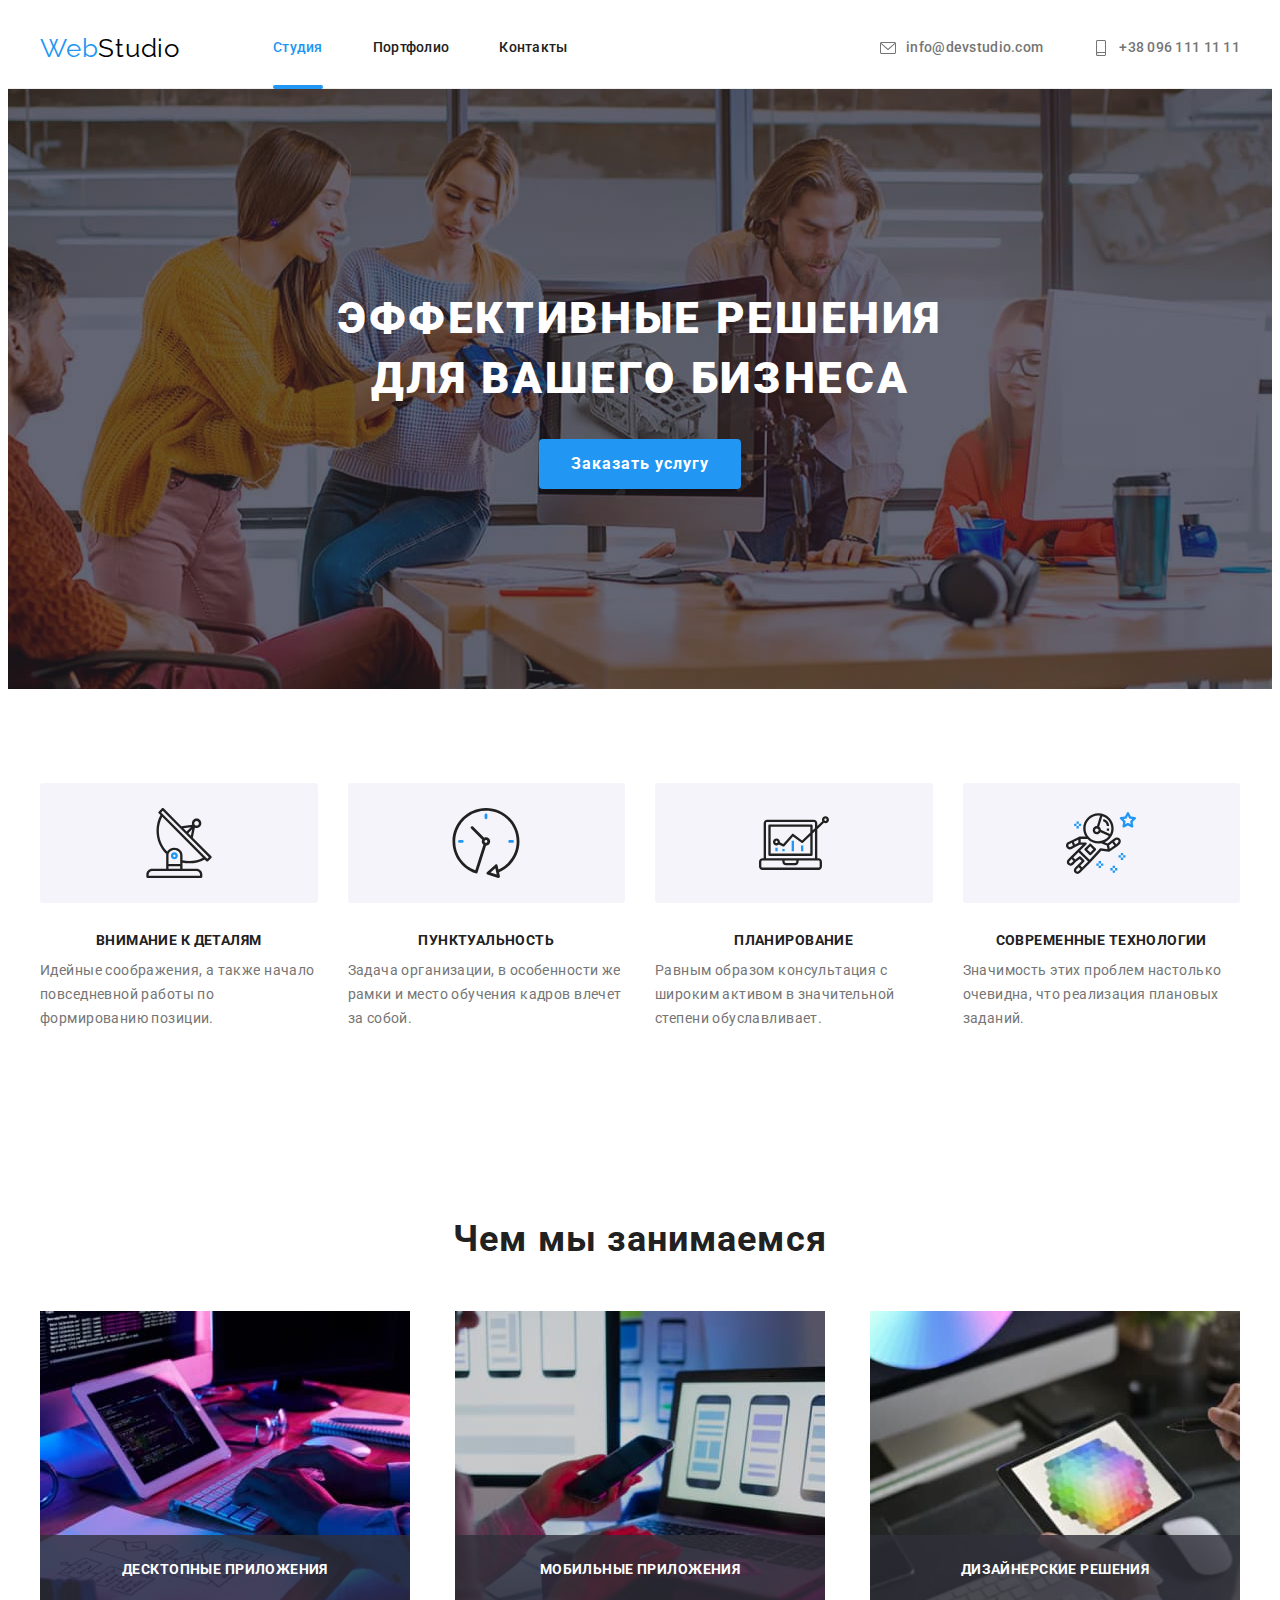
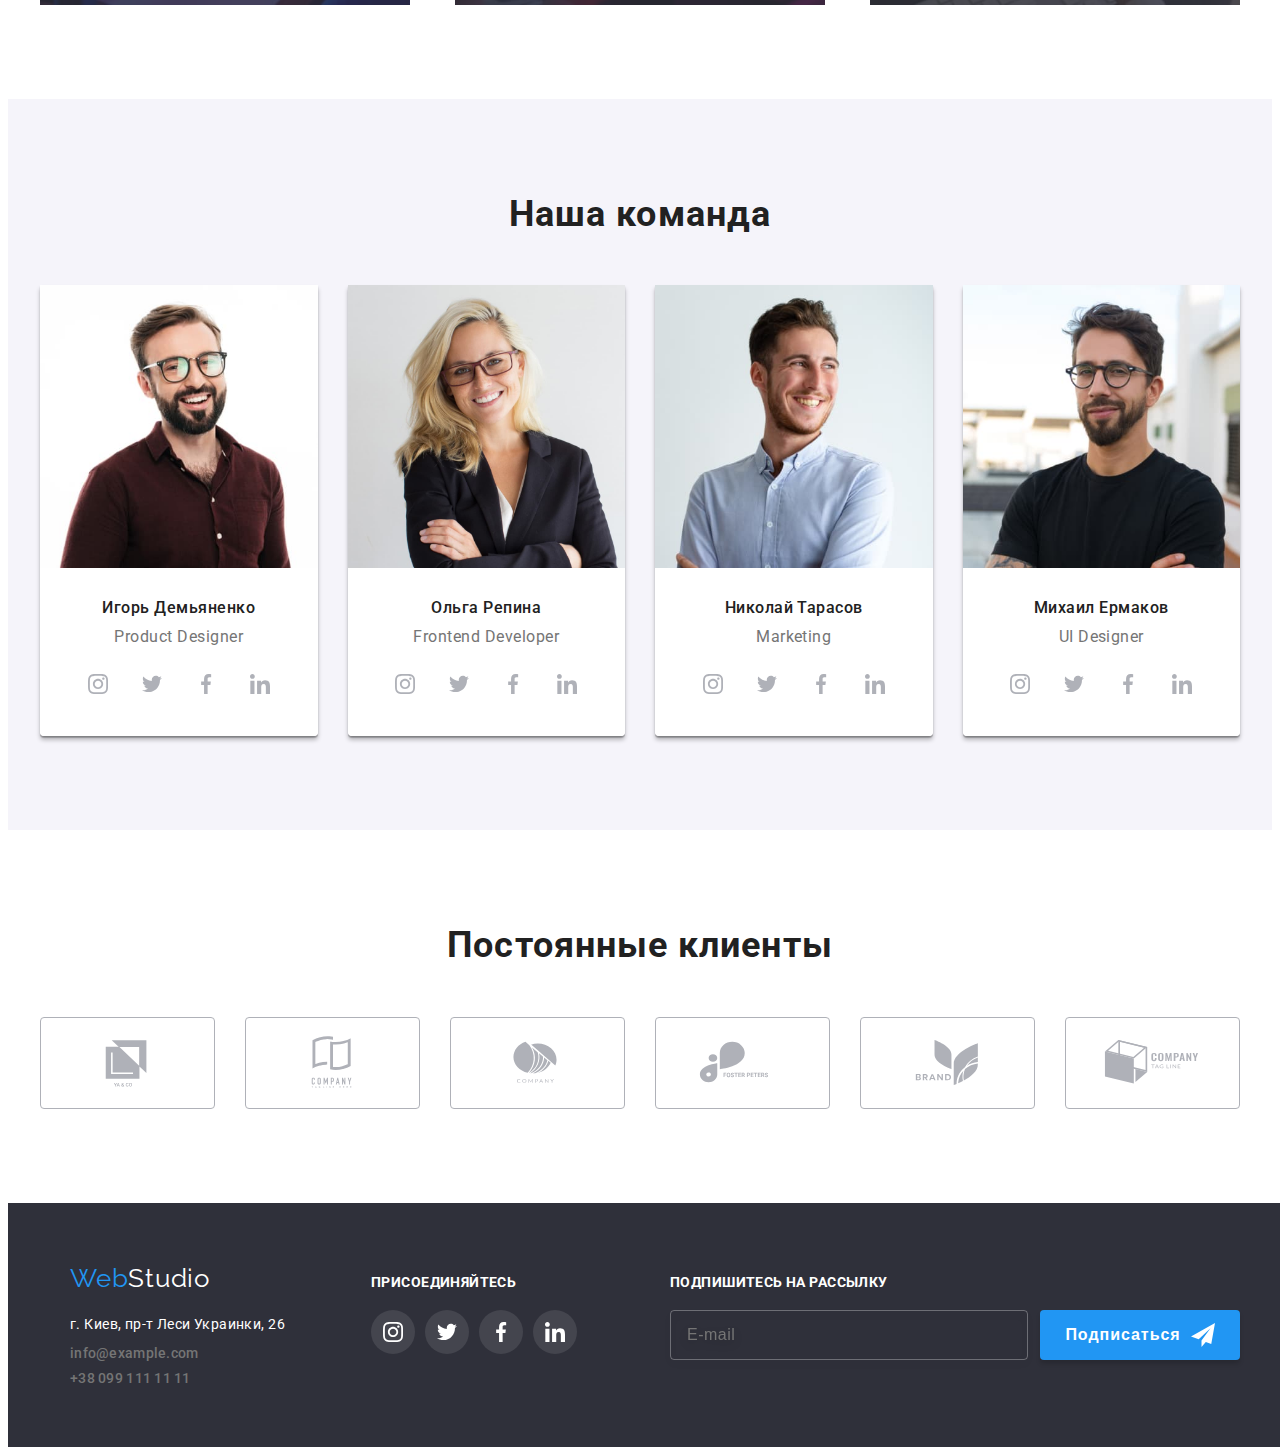
==== index.html @ 1fdc0a3e "робить копію дз8" ====
<!DOCTYPE html>
<html lang="ru">

<head>
    <meta charset="UTF-8">
    <meta http-equiv="X-UA-Compatible" content="IE=edge">
    <meta name="viewport" content="width=device-width, initial-scale=1.0">
    <link rel="preconnect" href="https://fonts.googleapis.com">
    <link rel="preconnect" href="https://fonts.gstatic.com" crossorigin>
    <link
        href="https://fonts.googleapis.com/css2?family=Raleway:wght@700&family=Roboto:wght@400;500;700;900&display=swap"
        rel="stylesheet">
    <link rel="stylesheet" href="https://cdnjs.cloudflare.com/ajax/libs/modern-normalize/1.1.0/modern-normalize.min.css"
        integrity="sha512-wpPYUAdjBVSE4KJnH1VR1HeZfpl1ub8YT/NKx4PuQ5NmX2tKuGu6U/JRp5y+Y8XG2tV+wKQpNHVUX03MfMFn9Q=="
        crossorigin="anonymous" referrerpolicy="no-referrer" />
    <title>WebStudio</title>
    <link rel="stylesheet" href="./css/styles.css">
    <link rel="stylesheet" href="./css/main.min.css">
</head>

<body class="no-scroll">
    <!-- header -->

    <!-- Header is new for mobile -->

    <header class="header">
        <div class="container">
            <div class="header-tablet-menu">
                <div class="header-row-menu">
                <a class="logo logo--black" href="./index.html" lang="en"> <span class="logo__part">Web</span>Studio</a>
                <button class="menu-button-open" type="button">
                    <svg class="menu-icon" width="40" height="40">
                        <use href="./images/icons/symbol-defs.svg#icon-menu"></use>
                    </svg>
                </button>
                </div>
                <nav class="header-navigation">
                    <ul class="header-navigation__list">
                        <li class="header-navigation__item"><a class="link header-navigation__link header-navigation__link--curent" href="./index.html">Студия</a></li>
                        <li class="header-navigation__item"><a class="link header-navigation__link" href="./portfolio.html">Портфолио</a></li>
                        <li class="header-navigation__item"><a class="link header-navigation__link" href="">Контакты</a></li>
                    </ul>
                </nav>
                <ul class="contacts">
                    <li class="contacts__item">
                        <a class="contacts__number" href="mailto:info@devstudio.com">
                            <svg class="contacts__icon" width="16" height="12">
                                <use href="./images/icons/symbol-defs.svg#icon-envelope"></use>
                            </svg>
                            info@devstudio.com
                        </a>
                    </li>
                    <li class="contacts__item">
                        <a class="contacts__number" href="tel:+380961111111">
                            <svg class="contacts__icon" width="16" height="26">
                                <use href="./images/icons/symbol-defs.svg#icon-smartphone"></use>
                            </svg>
                            +38 096 111 11 11
                        </a>
                    </li>
                </ul>
            </div>
        </div>
        <div class="mob-menu is-hidden">
            <div class="container">
                <div class="mob-menu__top">
                <button class="menu-button-close" type="button" data-menu>
                    <svg class="menu-icon" width="29" height="29">
                        <use href="./images/icons/symbol-defs.svg#icon-close"></use>
                    </svg>
                </button>
                <nav class="menu-header-navigation">
                    <ul class="menu-header-navigation__list">
                        <li class="menu-header-navigation__item"><a class="menu-header-navigation__link menu-header-navigation__link--curent"
                                href="./index.html">Студия</a></li>
                        <li class="menu-header-navigation__item"><a class="menu-header-navigation__link"
                                href="./portfolio.html">Портфолио</a></li>
                        <li class="menu-header-navigation__item"><a class="menu-header-navigation__link" href="">Контакты</a></li>
                    </ul>
                </nav>
                </div>
                <div class="mob-menu-button">
                <div class="menu-contacts">
                <ul class="menu-contacts__list">
                    
                    <li class="menu-contacts__item">
                        <a class="menu-contacts__phone" href="tel:+380961111111">+38 096 111 11 11</a>
                    </li>
                    <li class="menu-contacts__item">
                        <a class="menu-contacts__mail" href="mailto:info@devstudio.com">info@devstudio.com</a>
                    </li>
                </ul>
                </div>
                <div class="menu-soc">
                    <ul class="menu-soc__list">
                        <li class="menu-soc__item"><a class="menu-soc__label" href="">Instagram</a><span class="menu-soc__space"></span></li>
                        <li class="menu-soc__item"><a class="menu-soc__label" href="">Twitter</a><span class="menu-soc__space"></span></li>
                        <li class="menu-soc__item"><a class="menu-soc__label" href="">Facebook</a><span class="menu-soc__space"></span></li>
                        <li class="menu-soc__item"><a class="menu-soc__label" href="">LinkedIn</a></li>
                    </ul>
                </div>
                </div>
            </div>
        </div>
    </header>
    
    <main>

        <!-- Hero section -->

        <section class="solutions">
            <div class="container">
                <h1 class="main-title">Эффективные решения для вашего бизнеса</h1>
                <button type="button" class="main-btn" data-modal-open>Заказать услугу</button>
            </div>
        </section>

        <!-- Advantages -->

        <section class="advantages section">
            <div class="container">
                <h2 class="visually-hidden">Наши преимущества</h2>
                <ul class="advantages-list">
                    <li class=" advantage-item">
                    <div class="icon-space">
                        <svg class="advantage-icon" width="70" height="70">
                            <use href="./images/icons/symbol-defs.svg#icon-antenna"></use>
                        </svg>
                    </div>
                    <h3 class="advantage-title">Внимание к деталям</h3>
                    <p class="advantage-text">Идейные соображения, а также начало повседневной работы по формированию
                        позиции.</p>
                    </li>
                    <li class="advantage-item">
                        <div class="icon-space">
                            <svg class="advantage-icon" width="70" height="70">
                                <use href="./images/icons/symbol-defs.svg#icon-clock"></use>
                            </svg>
                        </div>
                        <h3 class="advantage-title">Пунктуальность</h3>
                        <p class="advantage-text">Задача организации, в особенности же рамки и место обучения кадров
                            влечет за собой.</p>
                    </li>
                    <li class="advantage-item">
                        <div class="icon-space">
                            <svg class="advantage-icon" width="70" height="70">
                                <use href="./images/icons/symbol-defs.svg#icon-diagram"></use>
                            </svg>
                        </div>
                        <h3 class="advantage-title">Планирование</h3>
                        <p class="advantage-text">Равным образом консультация с широким активом в значительной степени
                            обуславливает.</p>
                    </li>
                    <li class="advantage-item">
                        <div class="icon-space">
                            <svg class="advantage-icon" width="70" height="70">
                                <use href="./images/icons/symbol-defs.svg#icon-astronaut"></use>
                            </svg>
                        </div>
                        <h3 class="advantage-title">Современные технологии</h3>
                        <p class="advantage-text">Значимость этих проблем настолько очевидна, что реализация плановых
                            заданий.</p>
                    </li>
                </ul>
            </div>
        </section>

        <!-- About us section -->

        <section class="about-us section">
            <div class="container">
                <h2 class="about-title">Чем мы занимаемся</h2>
                <ul class="about-collection">
                    <li class="about-item"><img class="our-item" 
                        srcset="
                        ./images/desktop/work-1_desk@1x.jpg 1x,
                        ./images/desktop/work-1_desk@2x.jpg 2x
                        "
                        src="./images/work-1.jpg" alt="печатает на клавиатуре"
                            width="370" height="294">
                        <h2 class="about-solutions">Десктопные приложения</h2>
                    </li>
                    <li class="about-item"><img class="our-item" 
                        srcset="
                        ./images/desktop/work-2_desk@1x.jpg 1x,
                        ./images/desktop/work-2_desk@2x.jpg 2x
                        "
                        src="./images/work-2.jpg"
                            alt="ноутбук с изображениями смартфонов" width="370" height="294">
                        <h2 class="about-solutions">Мобильные приложения</h2>
                    </li>
                    <li class="about-item"><img class="our-item" 
                        srcset="
                        ./images/desktop/work-3_desk@1x.jpg 1x,
                        ./images/desktop/work-3_desk@2x.jpg 2x
                        "
                        src="./images/work-3.jpg"
                            alt="планшет с палитрой цветов" width="370" height="294">
                        <h2 class="about-solutions">Дизайнерские решения</h2>
                    </li>
                </ul>
            </div>
        </section>

        <!-- Our team section -->

        <section class="team-section section">
            <div class="container">
                <h2 class="team-title">Наша команда</h2>
            <ul class="team-list">
            
                <li class="team-list__photo">
                    <img class="face" 
                    srcset="
                    ./images/mobile/person-1_mob@1x.jpg 1x,
                    ./images/mobile/person-1_mob@2x.jpg 2x"                                          
                    src="./images/person-1.jpg" alt="молодой парень" width="100%" height="auto">
                    <div class="team-card">
                        <h3 class="team-card__name">Игорь Демьяненко</h3>
                        <p class="team-card__duty" lang="en">Product Designer</p>
                        <ul class="soc-list">
                            <li class="soc-list__item">
                                <a href="" class="soc-list__link soc-list__link--grey">
                                    <svg class="soc-list__icon" width="20" height="20">
                                        <use href="./images/icons/symbol-defs.svg#icon-instagram"></use>
                                    </svg>
                                </a>
                            </li>
                            <li class="soc-list__item">
                                <a href="" class="soc-list__link soc-list__link--grey">
                                    <svg class="soc-list__icon" width="20" height="20">
                                        <use href="./images/icons/symbol-defs.svg#icon-twitter"></use>
                                    </svg>
                                </a>
                            </li>
            
                            <li class="soc-list__item">
                                <a href="" class="soc-list__link soc-list__link--grey">
                                    <svg class="soc-list__icon" width="20" height="20">
                                        <use href="./images/icons/symbol-defs.svg#icon-facebook"></use>
                                    </svg>
                                </a>
                            </li>
                            <li class="soc-list__item">
                                <a href="" class="soc-list__link soc-list__link--grey">
                                    <svg class="soc-list__icon" width="20" height="20">
                                        <use href="./images/icons/symbol-defs.svg#icon-linkedin"></use>
                                    </svg>
                                </a>
                            </li>
                        </ul>
                    </div>
                </li>
                <li class="team-list__photo">
                    <img class="face"
                    srcset="
                    ./images/mobile/person-2_mob@1x.jpg 1x,
                    ./images/mobile/person-2_mob@2x.jpg 2x" 
                    src="./images/person-2.jpg" alt="красивая девушка" width="100%" height="auto">
                    <div class="team-card">
                        <h3 class="team-card__name">Ольга Репина</h3>
                        <p class="team-card__duty" lang="en">Frontend Developer</p>
                        <ul class="soc-list">
                            <li class="soc-list__item">
                                <a href="" class="soc-list__link soc-list__link--grey">
                                    <svg class="soc-list__icon" width="20" height="20">
                                        <use href="./images/icons/symbol-defs.svg#icon-instagram"></use>
                                    </svg>
                                </a>
                            </li>
                            <li class="soc-list__item">
                                <a href="" class="soc-list__link soc-list__link--grey">
                                    <svg class="soc-list__icon" width="20" height="20">
                                        <use href="./images/icons/symbol-defs.svg#icon-twitter"></use>
                                    </svg>
                                </a>
                            </li>
            
                            <li class="soc-list__item">
                                <a href="" class="soc-list__link soc-list__link--grey">
                                    <svg class="soc-list__icon" width="20" height="20">
                                        <use href="./images/icons/symbol-defs.svg#icon-facebook"></use>
                                    </svg>
                                </a>
                            </li>
                            <li class="soc-list__item">
                                <a href="" class="soc-list__link soc-list__link--grey">
                                    <svg class="soc-list__icon" width="20" height="20">
                                        <use href="./images/icons/symbol-defs.svg#icon-linkedin"></use>
                                    </svg>
                                </a>
                            </li>
                        </ul>
                    </div>
                </li>
                <li class="team-list__photo">
                    <img class="face" 
                    srcset="
                    ./images/mobile/person-3_mob@1x.jpg 1x,
                    ./images/mobile/person-3_mob@2x.jpg 2x" 
                    src="./images/person-3.jpg" alt="молодой мужчина" width="100%" height="auto">
                    <div class="team-card">
                        <h3 class="team-card__name">Николай Тарасов</h3>
                        <p class="team-card__duty" lang="en">Marketing</p>
                        <ul class="soc-list">
                            <li class="soc-list__item">
                                <a href="" class="soc-list__link soc-list__link--grey">
                                    <svg class="soc-list__icon" width="20" height="20">
                                        <use href="./images/icons/symbol-defs.svg#icon-instagram"></use>
                                    </svg>
                                </a>
                            </li>
                            <li class="soc-list__item">
                                <a href="" class="soc-list__link soc-list__link--grey">
                                    <svg class="soc-list__icon" width="20" height="20">
                                        <use href="./images/icons/symbol-defs.svg#icon-twitter"></use>
                                    </svg>
                                </a>
                            </li>
            
                            <li class="soc-list__item">
                                <a href="" class="soc-list__link soc-list__link--grey">
                                    <svg class="soc-list__icon" width="20" height="20">
                                        <use href="./images/icons/symbol-defs.svg#icon-facebook"></use>
                                    </svg>
                                </a>
                            </li>
                            <li class="soc-list__item">
                                <a href="" class="soc-list__link soc-list__link--grey">
                                    <svg class="soc-list__icon" width="20" height="20">
                                        <use href="./images/icons/symbol-defs.svg#icon-linkedin"></use>
                                    </svg>
                                </a>
                            </li>
                        </ul>
                    </div>
                </li>
                <li class="team-list__photo">
                    <img class="face" 
                    srcset="
                    ./images/mobile/person-4_mob@1x.jpg 1x,
                    ./images/mobile/person-4_mob@2x.jpg 2x" 
                    src="./images/person-4.jpg" alt="молодой мужчина" width="100%" height="auto">
                    <div class="team-card">
                        <h3 class="team-card__name">Михаил Ермаков</h3>
                        <p class="team-card__duty" lang="en">UI Designer</p>
                        <ul class="soc-list">
                            <li class="soc-list__item">
                                <a href="" class="soc-list__link soc-list__link--grey">
                                    <svg class="soc-list__icon" width="20" height="20">
                                        <use href="./images/icons/symbol-defs.svg#icon-instagram"></use>
                                    </svg>
                                </a>
                            </li>
                            <li class="soc-list__item">
                                <a href="" class="soc-list__link soc-list__link--grey">
                                    <svg class="soc-list__icon" width="20" height="20">
                                        <use href="./images/icons/symbol-defs.svg#icon-twitter"></use>
                                    </svg>
                                </a>
                            </li>
                            <li class="soc-list__item">
                                <a href="" class="soc-list__link soc-list__link--grey">
                                    <svg class="soc-list__icon" width="20" height="20">
                                        <use href="./images/icons/symbol-defs.svg#icon-facebook"></use>
                                    </svg>
                                </a>
                            </li>
                            <li class="soc-list__item">
                                <a href="" class="soc-list__link soc-list__link--grey">
                                    <svg class="soc-list__icon" width="20" height="20">
                                        <use href="./images/icons/symbol-defs.svg#icon-linkedin"></use>
                                    </svg>
                                </a>
                            </li>
                        </ul>
                    </div>
                </li>
            </ul>


            </div>
        </section>

        <!-- Our clients section -->

        <section class="constant-clients section">
            <div class="container">
                <h2 class="constant-clients-title">Постоянные клиенты</h2>
                <ul class="constant-clients-list">
                    <li class="clients-title">
                        <a class="clients-link" href="">
                                <svg class=" clients-image" width="106" height="60">
                            <use href="./images/icons/symbol-defs.svg#icon-group"></use>
                            </svg>
                        </a>
                    </li>
                    <li class="clients-title">
                        <a class="clients-link" href="">
                                <svg class=" clients-image" width="106" height="60">
                            <use href="./images/icons/symbol-defs.svg#icon-group-1"></use>
                            </svg>
                        </a>
                    </li>
                    <li class="clients-title">
                        <a class="clients-link" href="">
                                <svg class=" clients-image" width="106" height="60">
                            <use href="./images/icons/symbol-defs.svg#icon-group-2"></use>
                            </svg>
                        </a>
                    </li>
                    <li class="clients-title">
                        <a class="clients-link" href="">
                                <svg class=" clients-image" width="106" height="60">
                            <use href="./images/icons/symbol-defs.svg#icon-group-3"></use>
                            </svg>
                        </a>
                    </li>
                    <li class="clients-title">
                        <a class="clients-link" href="">
                                <svg class=" clients-image" width="106" height="60">
                            <use href="./images/icons/symbol-defs.svg#icon-group-4"></use>
                            </svg>
                        </a>
                    </li>
                    <li class="clients-title">
                        <a class="clients-link" href="">
                                <svg class=" clients-image" width="106" height="60">
                            <use href="./images/icons/symbol-defs.svg#icon-group-5"></use>
                            </svg>
                        </a>
                    </li>
                </ul>
            </div>
        </section>
    </main>


    <!-- Footer section -->

    <footer class="footer container">
        <div class=" footer-container">
        <div class="footer-tablet">
            <div class="footer-content">
                <a class="logo logo--white" href="./index.html" lang="en"><span class="logo__part">Web</span>Studio</a>
                <address>
                    <ul class="footer-list">
                        <li class="footer-item"><a class="footer-adress"
                                href="https://goo.gl/maps/DsNAAsV4b622n6gu9">г. Киев, пр-т Леси
                                Украинки, 26</a></li>
                        <li class="footer-item"><a class="contacts__number"
                                href="mailto:info@example.com">info@example.com</a></li>
                        <li class="footer-item"><a class="contacts__number" href="tel:+380991111111">+38 099 111 11 11</a>
                        </li>
                    </ul>
                </address>
            </div>
            <div class="footer-soc">
                <h2 class="join-us-logo">Присоединяйтесь</h2>
                <ul class="footer-soc-list">
                    <li class="footer-soc-item">
                        <a href="" class="soc-list__link soc-list__link--white">
                            <svg class="footer-soc-icon" width="20" height="20">
                                <use href="./images/icons/symbol-defs.svg#icon-instagram"></use>
                            </svg>
                        </a>
                    </li>
                    <li class="footer-soc-item">
                        <a href="" class="soc-list__link soc-list__link--white">
                            <svg class="footer-soc-icon" width="20" height="20">
                                <use href="./images/icons/symbol-defs.svg#icon-twitter"></use>
                            </svg>
                        </a>
                    </li>
                    <li class="footer-soc-item">
                        <a href="" class="soc-list__link soc-list__link--white">
                            <svg class="footer-soc-icon" width="20" height="20">
                                <use href="./images/icons/symbol-defs.svg#icon-facebook"></use>
                            </svg>
                        </a>
                    </li>
                    <li class="footer-soc-item">
                        <a href="" class="soc-list__link soc-list__link--white">
                            <svg class="footer-soc-icon" width="20" height="20">
                                <use href="./images/icons/symbol-defs.svg#icon-linkedin"></use>
                            </svg>
                        </a>
                    </li>
                </ul>
            </div>
        </div>

            <form class="form-footer">
                <h2 class="join-us-logo">Подпишитесь на рассылку</h2>
                <div class="form-sub">
                    <input class="form-input-footer" type="email" name="mail" placeholder="E-mail" />
                    <button type="submit" class="subscribe-btn">
                        Подписаться
                        <svg class="icon-send" width="24" height="24">
                            <use href="./images/icons/symbol-defs.svg#icon-send"></use>
                        </svg>
                    </button>
                </div>
            </form>
        </div>
    </footer>

    <!-- Modal window -->

    <div class="backdrop is-hidden" data-modal>
        <div class="modal">
            <button type="button" class="modal__button" data-modal-close>
                <svg class="icon-close" width="18" height="18">
                    <use href="./images/icons/symbol-defs.svg#icon-close"></use>
                </svg></button>

            <form class="form">
                <b class="form__appeal">Оставьте свои данные, мы вам перезвоним</b>
                <div class="form__field">
                    <label for="name">Имя</label>
                    <input class="form__input" type="text" name="name" id="name" />
                    <span class="form__icon">
                        <svg width="18" height="18">
                            <use href="./images/icons/symbol-defs.svg#icon-person"></use>
                        </svg>
                    </span>
                </div>
                <div class="form__field">
                    <label for="tel">Телефон</label>
                    <input class="form__input" type="tel" name="tel" id="tel" />
                    <span class="form__icon">
                        <svg width="18" height="18">
                            <use href="./images/icons/symbol-defs.svg#icon-phone"></use>
                        </svg>
                    </span>
                </div>
                <div class="form__field">
                    <label for="mail">Почта</label>
                    <input class="form__input" type="email" name="mail" id="mail" />
                    <span class="form__icon">
                        <svg width="18" height="18">
                            <use href="./images/icons/symbol-defs.svg#icon-email"></use>
                        </svg>
                    </span>
                </div>

                <div class="form__field">
                    <label for="comment">Комментарий</label>
                    <textarea class="form__comment" name="comment" id="comment" placeholder="Введите текст" cols="30"
                        rows="10"></textarea>
                </div>

                <div class="form__check">
                    <input type="checkbox" class="form__input-check visually-hidden" name="policy" id="modal-check" />
                    <label for="modal-check" class="form__check-text">
                        <span class="form__check-icon">
                            <svg width="16" height="15">
                                <use href="./images/icons/symbol-defs.svg#icon-check"></use>
                            </svg>
                        </span>Соглашаюсь с рассылкой и принимаю <a href="" class="form__accent link">Условия
                            договора</span>
                    </label>
                </div>

                <div class="form-btn">
                    <button class="subscribe-btn" type="submit">Отправить</button>
                </div>
            </form>
        </div>
    </div>

    <script src="./js/mobile-menu.js"></script>
    <script src="./js/modal.js"></script>
    
</body>

</html>
---- css/styles.css ----
/* ---About us section--- */


/* ---team section--- */


/* --- Our clients section ---  */


/* ---Footer section--- */


/* ----Portfolio----- */

/* ---Buttons----- */
---- css/main.min.css ----
:root{--header-color: #212121;--text-color: #757575;--background-solutions-color: #2F303A;--footer-links-color: rgba(255, 255, 255, 0.6);--second-header-color: #FFFFFF;--accent-color: #2196F3;--team-background-color: #F5F4FA}body{font-family:"Roboto", sans-serif;background-color:#FFFFFF}html{box-sizing:border-box}p,h1,h2,h3,h4,h5,h6{margin:0}ul,ol{padding:0;margin:0;list-style:none}a{text-decoration:none}.visually-hidden{position:absolute;white-space:nowrap;width:1px;height:1px;overflow:hidden;border:0;padding:0;clip:rect(0 0 0 0);clip-path:inset(50%);margin:-1px}.contacts__number{display:flex;justify-content:left;align-items:center;font-style:normal;font-weight:500;font-size:14px;line-height:1.14;letter-spacing:0.02em;color:var(--text-color);text-decoration:none;transition-duration:250ms;transition-property:color;transition-timing-function:cubic-bezier(0.4, 0, 0.2, 1)}.contacts__number:hover,.contacts__number:focus{color:var(--accent-color)}.logo{display:block;font-family:'Raleway';font-style:normal;font-size:24px;line-height:1.17;letter-spacing:0.03em}.logo__part{color:var(--accent-color)}.logo--black{color:#000000;margin-right:88px}@media screen and (min-width: 1200px){.logo--black{margin-right:93px}}.logo--white{color:var(--second-header-color);margin-bottom:20px}@media screen and (min-width: 1200px){.logo{font-size:26px;line-height:1.19}}.backdrop{position:fixed;width:100%;height:100%;top:0;left:0;overflow-y:scroll;background-color:rgba(0,0,0,0.2);transition-property:opacity;transition-duration:250ms;transition-timing-function:cubic-bezier(0.4, 0, 0.2, 1)}.backdrop.is-hidden{opacity:0;pointer-events:none}.modal{position:absolute;top:50%;left:50%;overflow:hidden;transform:translate(-50%, -50%);width:450px;background:#FFFFFF;box-shadow:0px 1px 3px rgba(0,0,0,0.12),0px 1px 1px rgba(0,0,0,0.14),0px 2px 1px rgba(0,0,0,0.2);border-radius:4px}@media screen and (max-width: 479px){.modal{width:95vw}}@media screen and (min-width: 1200px){.modal{width:528px;height:581px;overflow:hidden}}.modal__button{position:absolute;top:0;right:0;width:30px;height:30px;border-radius:50%;transform:translate(-8px, 8px);border:1px solid rgba(0,0,0,0.1);background:#FFFFFF;display:flex;justify-content:center;align-items:center;cursor:pointer;transition-duration:250ms;transition-property:fill;transition-timing-function:cubic-bezier(0.4, 0, 0.2, 1)}.modal__button:focus,.modal__button:hover{fill:var(--accent-color)}textarea{resize:none}.form__appeal{display:flex;margin:0 0 12px 0;font-weight:700;font-size:20px;line-height:1.15;text-align:center;letter-spacing:0.03em;color:var(--header-color)}.form{padding:40px}.form__field{position:relative;display:flex;flex-direction:column;transition-duration:250ms;transition-property:fill;transition-timing-function:cubic-bezier(0.4, 0, 0.2, 1)}.form__field:focus-within{fill:var(--accent-color)}.form__field+.form__field{margin-top:12px}.form__field label{margin-bottom:4px;font-weight:400;font-size:12px;line-height:1.17;letter-spacing:0.01em;color:var(--text-color)}.form__input{margin:0;padding:12px 16px 12px 40px;border:1px solid rgba(33,33,33,0.2);box-sizing:border-box;border-radius:4px;height:40px;transition-duration:250ms;transition-property:border;transition-timing-function:cubic-bezier(0.4, 0, 0.2, 1)}.form__input:focus-within{border:1px solid #2196f3;outline:transparent}.form__comment{border:1px solid rgba(33,33,33,0.2);box-sizing:border-box;border-radius:4px;height:120px;padding:12px 16px;transition-duration:250ms;transition-property:border;transition-timing-function:cubic-bezier(0.4, 0, 0.2, 1)}.form__comment:focus-within{border:1px solid #2196f3;outline:transparent}.form__icon{position:absolute;bottom:0;left:0;display:inline-block;width:18px;height:18px;transform:translateY(-11px) translateX(12px)}.form__comment{font-weight:400;font-size:12px;line-height:14px;letter-spacing:0.01em}.form__comment::placeholder{color:rgba(117,117,117,0.5)}.form__check{display:flex;margin-top:20px;height:24px;margin-bottom:30px;justify-content:center}.form__check-text{display:flex;align-items:center;color:#555555;font-weight:400;font-size:12px;line-height:1.17px;letter-spacing:0.03em;color:#757575}@media screen and (min-width: 319px) and (max-width: 448px){.form__check-text{font-size:7px;letter-spacing:0.01em}}@media screen and (min-width: 1200px){.form__check-text{font-size:14px;line-height:1.71px}}.form__check-text span{width:16px;height:15px;border:2px solid #303030;border-radius:2px;display:flex;margin-right:5px;align-items:center;justify-content:center;transition-duration:250ms;transition-property:border background-color;transition-timing-function:cubic-bezier(0.4, 0, 0.2, 1)}.form__check-icon{fill:#ffffff}.form__input-check:checked+.form__check-text span{background-color:var(--accent-color);border:1px solid var(--accent-color)}.form__accent{display:block;padding-left:3px;text-decoration:none;text-decoration-line:underline;color:var(--accent-color)}.form-btn{display:flex;justify-content:center}.soc-list__link{width:44px;height:44px;border-radius:50%;display:flex;align-items:center;justify-content:center;transition-duration:250ms;transition-property:background-color, fill;transition-timing-function:cubic-bezier(0.4, 0, 0.2, 1)}.subscribe-block{display:flex}.form-input-footer{font-weight:400;font-size:16px;line-height:1.25;letter-spacing:0.03em;display:flex;align-items:center;width:358px;height:50px;margin-right:12px;padding-left:16px;color:rgba(255,255,255,0.6);background-color:transparent;border:1px solid rgba(255,255,255,0.3);box-sizing:border-box;filter:drop-shadow(0px 4px 4px rgba(0,0,0,0.15));border-radius:4px}.form-input-footer:focus-within{outline:transparent}.subscribe-btn{width:200px;height:50px;font-weight:700;font-size:16px;line-height:1.88;letter-spacing:0.06em;display:flex;align-items:center;text-align:center;justify-content:center;color:#FFFFFF;background:#2196F3;box-shadow:0px 4px 4px rgba(0,0,0,0.15);border-radius:4px;border:transparent;cursor:pointer}.icon-send{display:flex;margin-left:10px}.container{width:100%;margin:0 auto;padding-right:15px;padding-left:15px}@media screen and (min-width: 480px){.container{width:480px}}@media screen and (min-width: 768px){.container{width:768px}}@media screen and (min-width: 1200px){.container{width:1200px}}.header{background-color:#FFFFFF;border-bottom:1px solid #EEEEEE}.header-row-menu{display:flex;align-items:center;justify-content:space-between}.menu-button-open{display:flex;background-color:transparent;border:none;align-items:center;justify-content:center;width:40px;height:40px;margin-top:10px;margin-bottom:10px;padding-right:0;padding-left:0;transition-duration:250ms;transition-property:fill;transition-timing-function:cubic-bezier(0.4, 0, 0.2, 1)}.menu-button-open:hover,.menu-button-open:focus{fill:var(--accent-color)}.mob-menu{position:fixed;top:0;background:#FFFFFF;box-shadow:0px 4px 8px rgba(0,0,0,0.04),0px 2px 4px rgba(0,0,0,0.08),0px 1px 3px rgba(0,0,0,0.16);width:100vw;height:100vh;z-index:10;padding-bottom:48px}.mob-menu .container{display:flex;height:100%;flex-direction:column;justify-content:space-between;overflow:auto}@media screen and (min-width: 768px){.mob-menu{display:none}}.mob-menu.is-hidden{opacity:0;pointer-events:none}@media screen and (min-width: 768px){.menu-button-open{display:none}}.menu-button-close{display:flex;background-color:transparent;border:none;align-items:center;margin-left:auto;width:40px;height:40px;margin-top:10px;transition-duration:250ms;transition-property:fill;transition-timing-function:cubic-bezier(0.4, 0, 0.2, 1)}.menu-button-close:hover,.menu-button-close:focus{fill:var(--accent-color)}.menu-header-navigation__list{display:block;margin-top:-6px;margin-bottom:auto}.menu-header-navigation__link{font-weight:500;font-size:40px;line-height:47px;text-align:center;letter-spacing:0.02em;color:#212121;transition-duration:250ms;transition-property:color;transition-timing-function:cubic-bezier(0.4, 0, 0.2, 1)}.menu-header-navigation__link:hover,.menu-header-navigation__link:focus{color:var(--accent-color)}@media screen and (min-width: 768px){.menu-header-navigation__link--curent{color:var(--accent-color)}}.menu-header-navigation__item:not(:last-child){margin-bottom:32px}.menu-contacts__item{display:block}.menu-contacts__item:not(:last-child){margin-bottom:32px}.menu-header-navigation__list{display:block}.menu-contacts{margin-top:auto;margin-bottom:64px}.menu-contacts__phone{font-weight:500;font-size:34px;line-height:1.18;letter-spacing:0.02em;color:#757575;transition-duration:250ms;transition-property:color;transition-timing-function:cubic-bezier(0.4, 0, 0.2, 1)}.menu-contacts__phone:hover,.menu-contacts__phone:focus{color:var(--accent-color)}@media screen and (max-width: 420px){.menu-contacts__phone{font-size:28px;line-height:1.17}}.menu-contacts__mail{font-weight:500;font-size:24px;line-height:28px;letter-spacing:0.02em;color:#757575;transition-duration:250ms;transition-property:color;transition-timing-function:cubic-bezier(0.4, 0, 0.2, 1)}.menu-contacts__mail:hover,.menu-contacts__mail:focus{color:var(--accent-color)}.menu-soc__list{display:flex}.menu-soc__label{font-weight:500;font-size:18px;line-height:1.22;letter-spacing:0.02em;color:var(--accent-color)}@media screen and (max-width: 420px){.menu-soc__label{font-size:14px;line-height:1.19}}.menu-soc__space{width:22px;height:0px;border:1px solid rgba(33,33,33,0.2);transform:rotate(90deg);margin-left:10px;margin-right:10px}@media screen and (max-width: 420px){.menu-soc__space{margin-left:3px;margin-right:3px}}@media screen and (min-width: 768px){.header-tablet-menu{display:flex;flex-direction:row;align-items:center}}.header-contacts{display:flex;align-items:center;height:16px;fill:var(--text-color);color:var(--text-color)}.contacts__icon{fill:currentColor;margin-right:10px;height:32px}.header-menu{display:flex;align-items:center;justify-content:space-between}.header-navigation__list{display:flex}@media screen and (max-width: 767px){.header-navigation__list{display:none}}.header-navigation__item{position:relative;display:flex}.header-navigation__item+.header-navigation__item{margin-left:50px}.header-navigation__link{display:block;font-weight:500;font-size:14px;line-height:1.14;letter-spacing:0.02em;color:var(--header-color);padding-top:32px;padding-bottom:32px;text-decoration:none;transition-duration:250ms;transition-property:color;transition-timing-function:cubic-bezier(0.4, 0, 0.2, 1)}.header-navigation__link:hover,.header-navigation__link:focus{color:var(--accent-color)}.header-navigation__link--curent{color:var(--accent-color)}.header-navigation__link--curent::after{content:"";display:block;position:absolute;left:0;bottom:-1px;width:100%;height:4px;border-radius:2px;background:var(--accent-color)}.contacts{display:flex;flex-direction:column;align-items:flex-start;margin-left:auto}@media screen and (max-width: 767px){.contacts{display:none}}@media screen and (min-width: 1200px){.contacts{flex-direction:row;align-items:flex-end}.contacts__item+.contacts__item{margin-left:50px}}.solutions{background-color:var(--background-solutions-color);text-align:center;padding-top:118px;padding-bottom:118px;padding-right:auto;padding-left:auto;width:100%;height:auto;margin-left:auto;margin-right:auto;background-image:linear-gradient(rgba(47,48,58,0.4), rgba(47,48,58,0.4)),url(../images/mobile/sol_mob@1x.jpg);background-repeat:no-repeat;background-position:center;background-size:cover}@media (min-device-pixel-ratio: 2), (-webkit-min-device-pixel-ratio: 2), (min-resolution: 192dpi), (min-resolution: 2dppx){.solutions{background-image:linear-gradient(rgba(47,48,58,0.4), rgba(47,48,58,0.4)),url(../images/mobile/sol_mob@2x.jpg)}}@media screen and (min-width: 768px){.solutions{background-image:linear-gradient(rgba(47,48,58,0.4), rgba(47,48,58,0.4)),url(../images/tablet/sol_tab@1x.jpg)}}@media screen and (min-width: 768px) and (min-device-pixel-ratio: 2), screen and (min-width: 768px) and (-webkit-min-device-pixel-ratio: 2), screen and (min-width: 768px) and (min-resolution: 192dpi), screen and (min-width: 768px) and (min-resolution: 2dppx){.solutions{background-image:linear-gradient(rgba(47,48,58,0.4), rgba(47,48,58,0.4)),url(../images/tablet/sol_tab@2x.jpg)}}@media screen and (min-width: 1200px){.solutions{padding-top:200px;padding-bottom:200px;background-image:linear-gradient(rgba(47,48,58,0.4), rgba(47,48,58,0.4)),url(../images/desktop/sol_desk@1x.jpg);max-width:1600px}}@media screen and (min-width: 1200px) and (min-device-pixel-ratio: 2), screen and (min-width: 1200px) and (-webkit-min-device-pixel-ratio: 2), screen and (min-width: 1200px) and (min-resolution: 192dpi), screen and (min-width: 1200px) and (min-resolution: 2dppx){.solutions{background-image:linear-gradient(rgba(47,48,58,0.4), rgba(47,48,58,0.4)),url(../images/desktop/sol_desk@2x.jpg)}}.main-title{font-weight:900;font-size:26px;line-height:1.62;text-align:center;letter-spacing:0.06em;text-transform:uppercase;color:#FFFFFF;margin-bottom:30px;margin-left:auto;margin-right:auto;max-width:360px}@media screen and (min-width: 1200px){.main-title{font-size:44px;line-height:1.36;max-width:696px}}.main-btn{font-family:'Roboto';font-weight:700;font-size:16px;line-height:1.88;display:inline-block;align-items:center;text-align:center;cursor:pointer;letter-spacing:0.06em;color:#FFFFFF;background-color:var(--accent-color);border-radius:4px;padding:10px 32px 10px 32px;min-width:200px;box-shadow:0px 4px 4px rgba(0,0,0,0.15);border:transparent}.about-us{padding-top:0}@media screen and (max-width: 1200px){.about-us{display:none}}.our-item{display:block}.about-collection{display:flex;justify-content:space-between;align-items:center}.about-title{font-weight:700;font-size:36px;line-height:1.17;text-align:center;letter-spacing:0.03em;color:var(--header-color);margin-bottom:50px}.about-item{position:relative;display:flex}.about-solutions{position:absolute;display:flex;justify-content:center;align-items:center;bottom:0;right:0;width:100%;height:70px;background:rgba(47,48,58,0.8);font-weight:700;font-size:14px;line-height:1.14;text-align:center;letter-spacing:0.03em;text-transform:uppercase;color:var(--second-header-color)}.icon-space{display:flex;align-items:center;justify-content:center;background-color:var(--team-background-color);width:100%;height:120px;margin-bottom:30px;border-radius:3px}.section{padding-top:60px;padding-bottom:60px}@media screen and (min-width: 1200px){.section{padding-top:94px;padding-bottom:94px}}@media screen and (min-width: 768px){.advantages-list{display:flex;flex-wrap:wrap;margin-left:-30px;justify-content:space-around}}@media screen and (min-width: 1200px){.advantages-list{display:flex;margin-left:-30px}}.advantage-item{width:100%;margin-bottom:30px}.advantage-item:last-child{margin-bottom:0}@media screen and (min-width: 768px){.advantage-item{width:calc(100%/2 - 30px);margin-left:30px}.advantage-item:nth-last-child(-n+2){margin-bottom:0}}@media screen and (min-width: 1200px){.advantage-item{width:calc(100%/4 - 30px);margin-bottom:0}.advantage-item+.advantage-item{margin-left:30px}}.advantage-title{display:flex;font-weight:700;font-size:14px;line-height:1.14;letter-spacing:0.03em;text-transform:uppercase;color:var(--header-color);margin-bottom:10px;justify-content:center}.advantage-text{font-size:14px;line-height:1.71;letter-spacing:0.03em;color:var(--text-color)}.soc-list{display:flex;justify-content:center;margin-top:16px}.soc-list__item+.soc-list__item{margin-left:10px}.soc-list__link--grey{fill:#AFB1B8}.soc-list__link:hover,.soc-list__link:focus{background-color:var(--accent-color);fill:#FFFFFF}.face{display:block}.team-list{justify-content:space-between}.team-list__photo{box-shadow:0px 4px 4px rgba(0,0,0,0.25),0px 1px 1px rgba(0,0,0,0.14),0px 2px 1px rgba(0,0,0,0.2);border-radius:0px 0px 4px 4px}@media screen and (max-width: 1199px){.team-list__photo:not(:last-child){margin-bottom:30px}}@media screen and (min-width: 768px){.team-list{display:flex;flex-wrap:wrap;margin-left:-30px}}@media screen and (min-width: 1200px){.team-list{display:flex;margin-left:-30px}}@media screen and (min-width: 768px) and (max-width: 1199px){.team-list__photo{width:calc(100%/2 - 30px);margin-left:30px}.team-list__photo:nth-last-child(-n+2){margin-bottom:0}}@media screen and (min-width: 1200px){.team-list__photo{width:calc(100%/4 - 30px);margin-left:30px;margin-bottom:0}}.team-section{background-color:var(--team-background-color)}.team-card{background-color:#FFFFFF;border-radius:0px 0px 4px 4px;padding-top:30px;padding-bottom:24px}@media screen and (min-width: 1200px){.team-card{padding-bottom:30px}}.team-card__name{font-weight:500;font-size:16px;line-height:1.19;text-align:center;letter-spacing:0.03em;color:var(--header-color);margin-bottom:10px}.team-card__duty{font-size:16px;line-height:1.19;text-align:center;letter-spacing:0.03em;color:var(--text-color)}.team-title{font-weight:700;font-size:28px;line-height:1.18;text-align:center;letter-spacing:0.03em;color:var(--header-color);margin-bottom:30px}@media screen and (min-width: 1200px){.team-title{margin-bottom:50px;font-size:36px;line-height:1.17}}.constant-clients{padding-top:94px;padding-bottom:94px}@media screen and (max-width: 1199px){.constant-clients{padding-top:60px;padding-bottom:60px}}.constant-clients-list{display:flex;flex-wrap:wrap;margin-left:-30px}.constant-clients-title{font-weight:700;font-size:28px;line-height:1.18;text-align:center;letter-spacing:0.03em;color:var(--header-color);margin-bottom:30px}@media screen and (min-width: 1200px){.constant-clients-title{margin-bottom:50px;font-size:36px;line-height:1.17}}.clients-title{display:flex;width:calc(100%/2 - 30px);margin-left:30px;margin-bottom:30px}@media screen and (min-width: 768px){.clients-title{width:calc(100%/3 - 30px)}.clients-title:nth-last-child(-n+3){margin-bottom:0}}@media screen and (min-width: 1200px){.clients-title{width:calc(100%/6 - 30px);margin-bottom:0}}.clients-title:nth-last-child(-n+2){margin-bottom:0}.clients-link{display:flex;width:100%;height:92px;justify-content:center;align-items:center;border:1px solid #AFB1B8;box-sizing:border-box;border-radius:4px;color:#AFB1B8;transition-duration:250ms;transition-property:color, border;transition-timing-function:cubic-bezier(0.4, 0, 0.2, 1)}.clients-link:hover,.clients-link:focus{border-color:var(--accent-color);color:var(--accent-color)}.clients-image{fill:currentColor}.footer{background-color:var(--background-solutions-color);padding-top:60px;padding-bottom:60px;width:100%;max-width:1600px}.footer-container{align-items:baseline;width:100%}@media screen and (min-width: 1200px){.footer-container{display:flex;justify-content:space-between;max-width:1170px;margin-left:auto;margin-right:auto}}.footer-list{display:flex;flex-direction:column;align-items:center}@media screen and (min-width: 1200px){.footer-list{align-items:flex-start}}.footer-item+.footer-item{margin-top:9px}.footer-adress{font-family:'Roboto';font-style:normal;font-weight:400;font-size:14px;line-height:1.71;letter-spacing:0.03em;color:var(--second-header-color)}.join-us-logo{font-weight:700;font-size:14px;line-height:1.14;letter-spacing:0.03em;text-transform:uppercase;color:#FFFFFF;margin-bottom:20px;display:flex;align-items:center}.footer-soc-list{display:flex;justify-content:left}.footer-content{display:flex;flex-direction:column;align-items:center;margin-bottom:60px}@media screen and (min-width: 1200px){.footer-content{width:231px;align-items:flex-start;margin-bottom:0;margin-right:70px}}.footer-soc{display:flex;flex-direction:column;align-items:center;margin-bottom:60px}@media screen and (min-width: 1200px){.footer-soc{align-items:flex-start;margin-bottom:0}}.footer-soc-item+.footer-soc-item{margin-left:10px}.soc-list__link--white{color:#FFFFFF;background-color:rgba(255,255,255,0.1)}.footer-soc-icon{fill:currentColor}.soc-list__link:hover,.soc-list__link:focus{background-color:var(--accent-color)}.form-footer{display:flex;flex-direction:column;align-items:center}@media screen and (min-width: 1200px){.form-footer{align-items:flex-start}}.form-sub{display:flex;flex-direction:column;align-items:center;width:100%}@media screen and (min-width: 1200px){.form-sub{flex-direction:row}}.form-input-footer{width:100%;margin-left:0;margin-right:0;margin-bottom:20px}@media screen and (min-width: 480px){.form-input-footer{width:450px}}@media screen and (min-width: 1200px){.form-input-footer{margin:0 12px 0 0;width:358px}}@media screen and (min-width: 768px){.footer-tablet{display:flex;align-items:baseline;justify-content:space-around;max-width:768px;margin-left:auto;margin-right:auto}}@media screen and (min-width: 1200px){.footer-tablet{margin-left:0;margin-right:0}}.btn{font-family:inherit;font-weight:500;font-size:16px;line-height:1.62;text-align:center;display:inline-block;letter-spacing:0.03em;background:var(--team-background-color);cursor:pointer;color:#212121;background-color:#f5f4fa;border-radius:4px;padding:6px 22px;border:transparent;margin-right:8px;margin-bottom:15px;transition-duration:250ms;transition-property:color, background-color, box-shadow;transition-timing-function:cubic-bezier(0.4, 0, 0.2, 1)}@media screen and (min-width: 768px){.btn{margin-bottom:0;margin-right:0}}.btn:hover,.btn:focus{background-color:var(--accent-color);color:#FFFFFF;box-shadow:0px 3px 1px rgba(0,0,0,0.1),0px 1px 2px rgba(0,0,0,0.08),0px 2px 2px rgba(0,0,0,0.12)}.buttons{display:flex;flex-wrap:wrap;align-items:flex-start;padding-bottom:25px}@media screen and (min-width: 768px){.buttons{justify-content:center;padding-bottom:30px}}.photo-item{display:block}@media screen and (min-width: 768px){.button-item+.button-item{margin-left:8px}}.projects-descriptions-list{display:flex;flex-direction:column}@media screen and (min-width: 768px){.projects-descriptions-list{flex-direction:row;flex-wrap:wrap;margin-left:-30px}}.project{display:block;margin-bottom:30px;box-sizing:content-box;transition-duration:250ms;transition-property:box-shadow;transition-timing-function:cubic-bezier(0.4, 0, 0.2, 1)}@media screen and (min-width: 768px){.project{width:calc(100%/2 - 30px);margin-left:30px}}@media screen and (min-width: 1200px){.project{width:calc(100%/3 - 30px)}.project:nth-last-child(-n+3){margin-bottom:0}}.project:hover{box-shadow:0px 1px 1px rgba(0,0,0,0.12),0px 4px 4px rgba(0,0,0,0.06),1px 4px 6px rgba(0,0,0,0.16)}.project:last-child{margin-bottom:0}.project:hover .products-cover-text{transform:translateY(-100%)}.project-description-block{border-right:1px solid #EEEEEE;border-bottom:1px solid #EEEEEE;border-left:1px solid #EEEEEE;padding-top:20px;padding-left:24px;padding-bottom:20px;padding-right:24px}.projects-name{font-weight:700;font-size:18px;line-height:2;letter-spacing:0.06em;color:var(--header-color)}.projects-tipe{font-size:16px;line-height:1.88;letter-spacing:0.03em;color:var(--text-color);margin-top:4px}.product-thumb{position:relative;overflow-x:hidden;overflow-y:hidden}.products-cover-text{position:absolute;transition-duration:250ms;transition-property:transform;transition-timing-function:cubic-bezier(0.4, 0, 0.2, 1);display:flex;padding:63px 24px;width:100%;height:100%;font-weight:400;font-size:18px;line-height:1.56;letter-spacing:0.03em;color:#FFFFFF;background:rgba(33,150,243,0.9)}.project-item:focus .products-cover-text{transform:translateY(-100%)}
/*# sourceMappingURL=main.min.css.map */
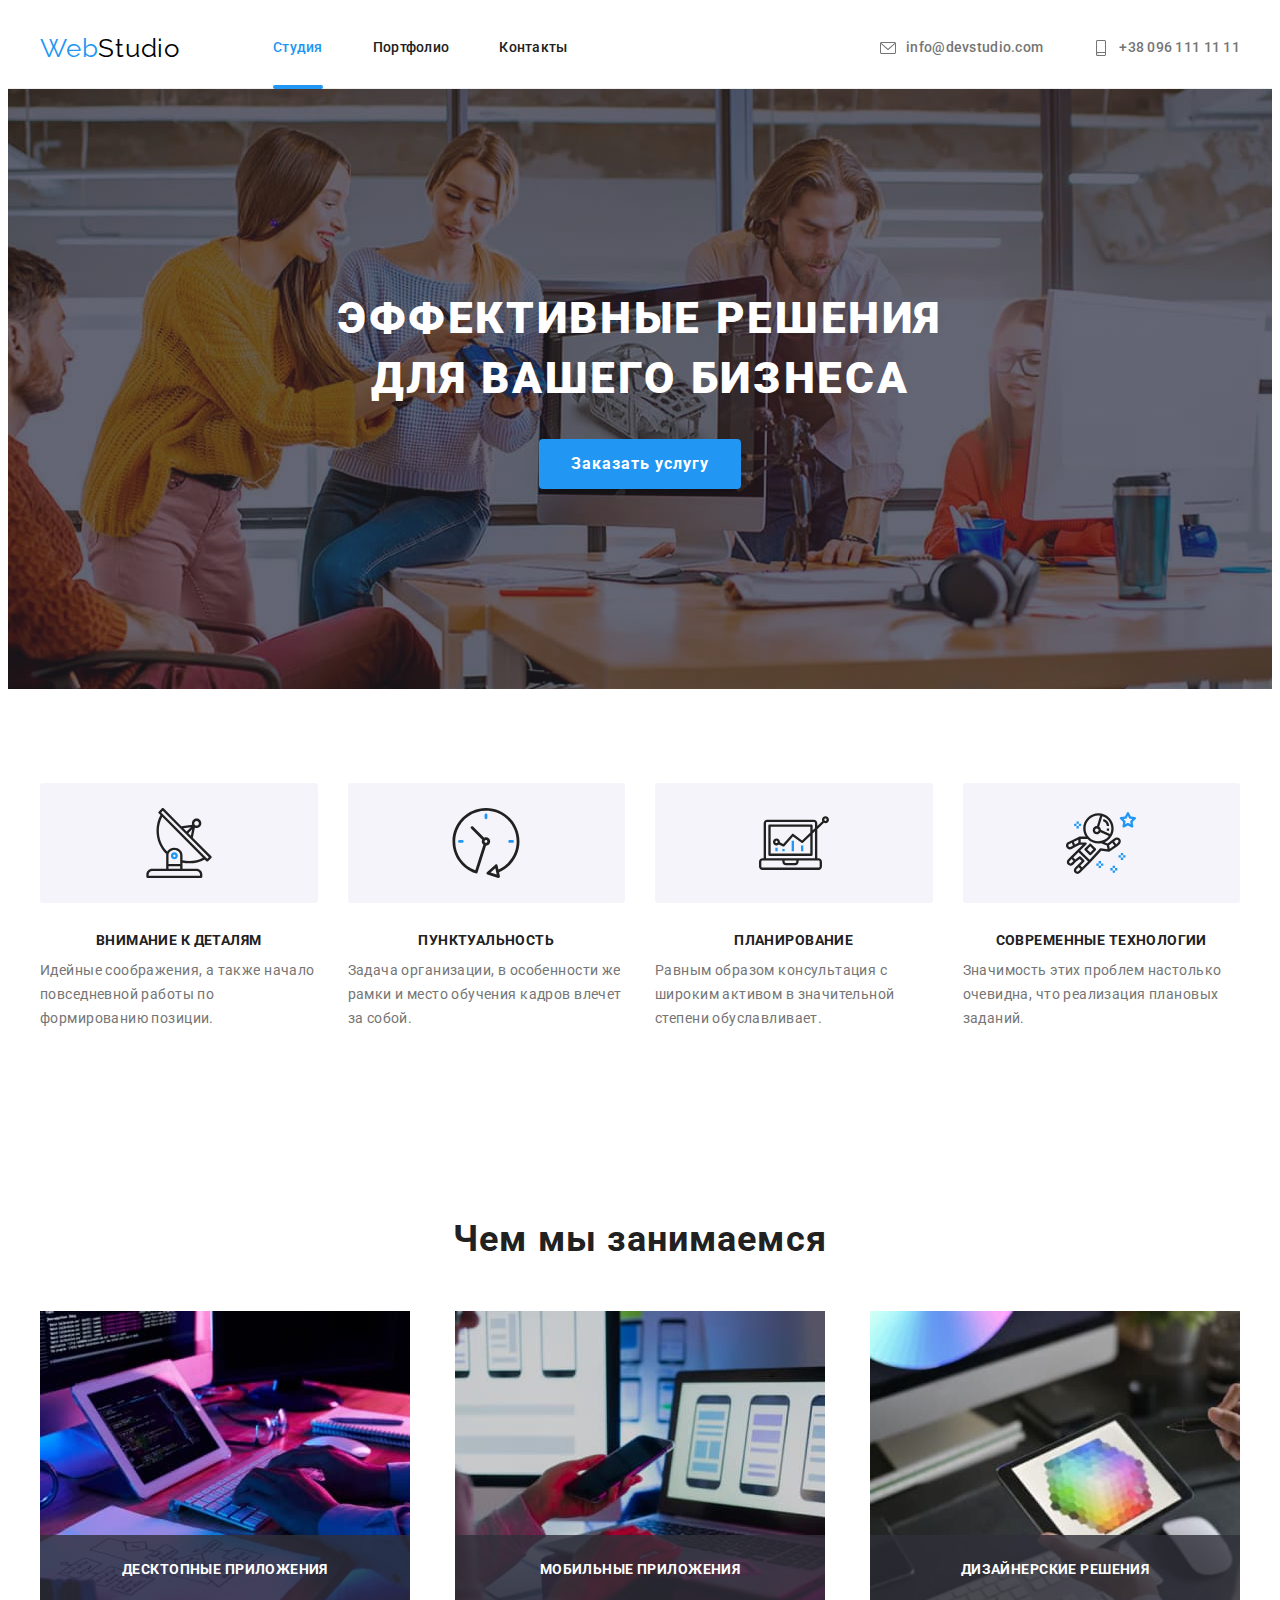
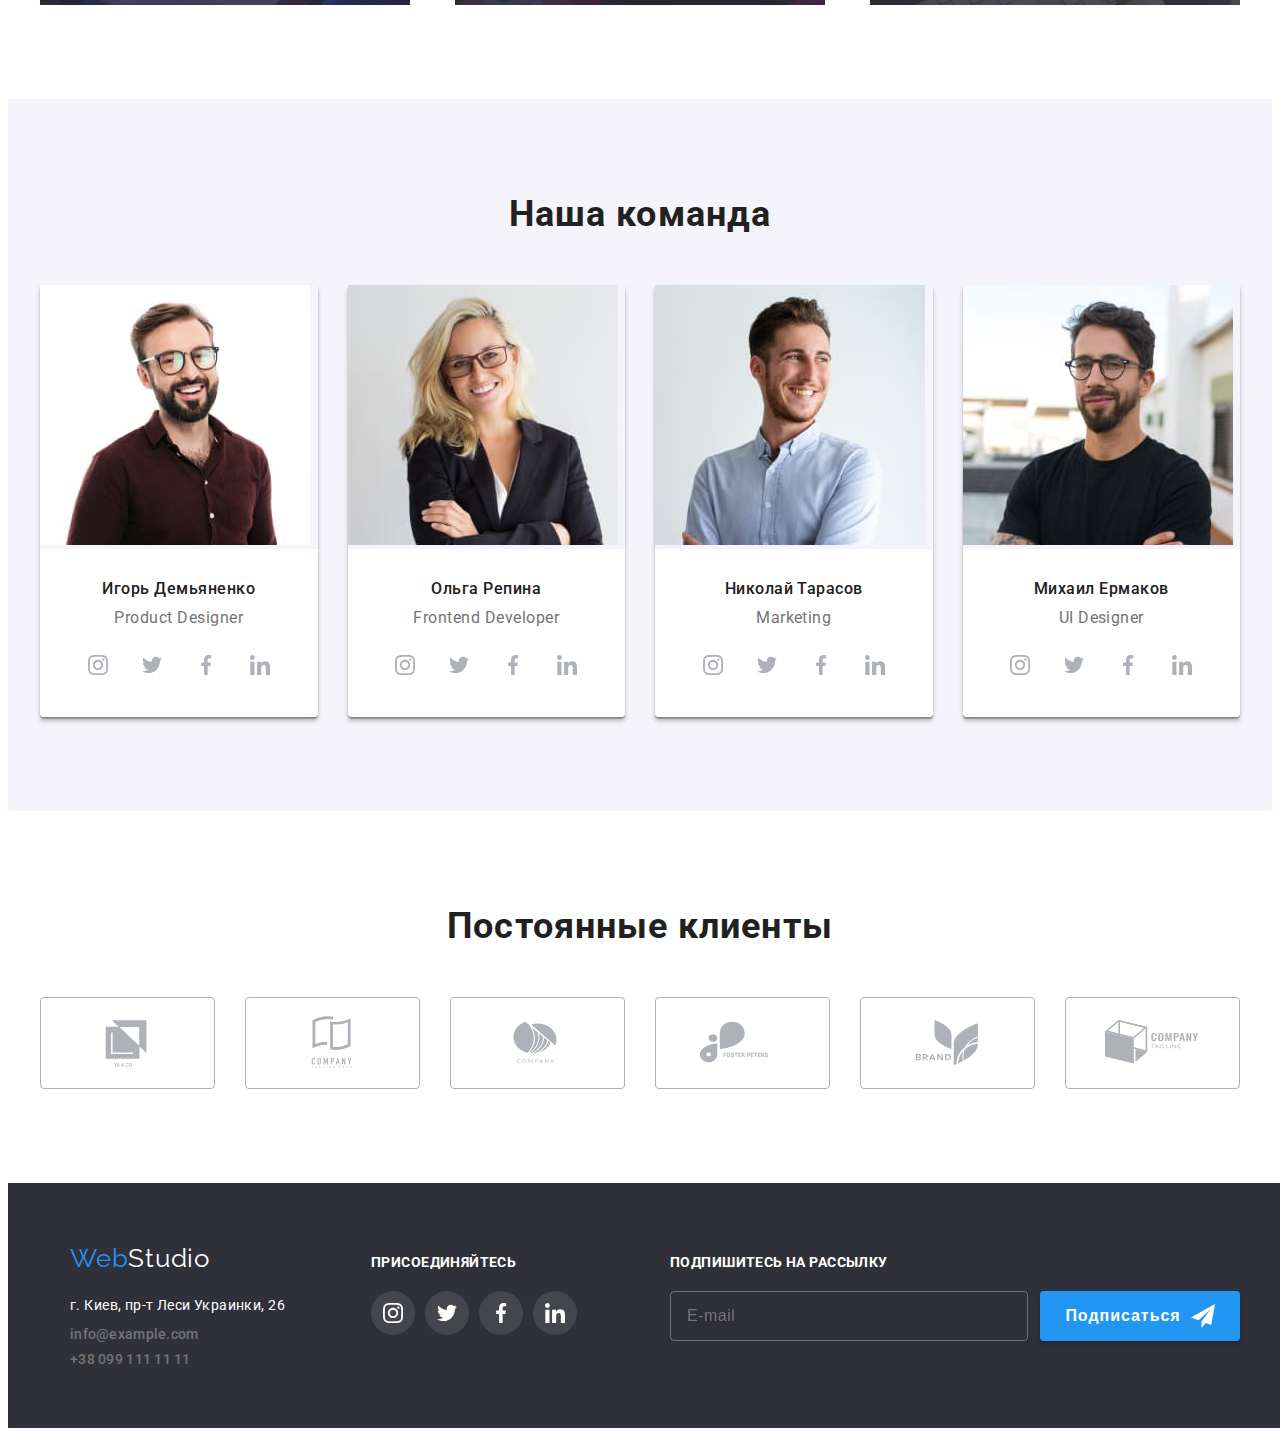
==== commit 536c1658: "додає фото версій" ====
--- a/index.html
+++ b/index.html
@@ -210,11 +210,18 @@
             <ul class="team-list">
             
                 <li class="team-list__photo">
-                    <img class="face" 
-                    srcset="
-                    ./images/mobile/person-1_mob@1x.jpg 1x,
-                    ./images/mobile/person-1_mob@2x.jpg 2x"                                          
-                    src="./images/person-1.jpg" alt="молодой парень" width="100%" height="auto">
+                    <picture class="face">
+                        <source srcset="
+                                        ./images/desktop/person-1_desk@1x.jpg 1x,
+                                        ./images/desktop/person-1_desk@2x.jpg 2x" media="(min-width: 1200px)" />
+                        <source srcset="
+                                        ./images/tablet/person-1_tab@1x.jpg 1x,
+                                        ./images/tablet/person-1_tab@2x.jpg 2x" media="(min-width: 768px)" />
+                        <source srcset="
+                                        ./images/mobile/person-1_mob@1x.jpg 1x,
+                                        ./images/mobile/person-1_mob@2x.jpg 2x" media="(max-width: 767px)" />
+                    <img src="./images/person-1.jpg" alt="молодой парень">
+                    </picture>                    
                     <div class="team-card">
                         <h3 class="team-card__name">Игорь Демьяненко</h3>
                         <p class="team-card__duty" lang="en">Product Designer</p>
@@ -252,11 +259,18 @@
                     </div>
                 </li>
                 <li class="team-list__photo">
-                    <img class="face"
-                    srcset="
-                    ./images/mobile/person-2_mob@1x.jpg 1x,
-                    ./images/mobile/person-2_mob@2x.jpg 2x" 
-                    src="./images/person-2.jpg" alt="красивая девушка" width="100%" height="auto">
+                    <picture class="face">
+                        <source srcset="
+                                        ./images/desktop/person-2_desk@1x.jpg 1x,
+                                        ./images/desktop/person-2_desk@2x.jpg 2x" media="(min-width: 1200px)" />
+                        <source srcset="
+                                        ./images/tablet/person-2_tab@1x.jpg 1x,
+                                        ./images/tablet/person-2_tab@2x.jpg 2x" media="(min-width: 768px)" />
+                        <source srcset="
+                                        ./images/mobile/person-2_mob@1x.jpg 1x,
+                                        ./images/mobile/person-2_mob@2x.jpg 2x" media="(max-width: 767px)" />
+                        <img src="./images/person-2.jpg" alt="красивая девушка">
+                    </picture>          
                     <div class="team-card">
                         <h3 class="team-card__name">Ольга Репина</h3>
                         <p class="team-card__duty" lang="en">Frontend Developer</p>
@@ -294,11 +308,18 @@
                     </div>
                 </li>
                 <li class="team-list__photo">
-                    <img class="face" 
-                    srcset="
-                    ./images/mobile/person-3_mob@1x.jpg 1x,
-                    ./images/mobile/person-3_mob@2x.jpg 2x" 
-                    src="./images/person-3.jpg" alt="молодой мужчина" width="100%" height="auto">
+                    <picture class="face">
+                        <source srcset="
+                                        ./images/desktop/person-3_desk@1x.jpg 1x,
+                                        ./images/desktop/person-3_desk@2x.jpg 2x" media="(min-width: 1200px)" />
+                        <source srcset="
+                                        ./images/tablet/person-3_tab@1x.jpg 1x,
+                                        ./images/tablet/person-3_tab@2x.jpg 2x" media="(min-width: 768px)" />
+                        <source srcset="
+                                        ./images/mobile/person-3_mob@1x.jpg 1x,
+                                        ./images/mobile/person-3_mob@2x.jpg 2x" media="(max-width: 767px)" />
+                        <img src="./images/person-3.jpg" alt="молодой мужчина">
+                    </picture>
                     <div class="team-card">
                         <h3 class="team-card__name">Николай Тарасов</h3>
                         <p class="team-card__duty" lang="en">Marketing</p>
@@ -336,11 +357,18 @@
                     </div>
                 </li>
                 <li class="team-list__photo">
-                    <img class="face" 
-                    srcset="
-                    ./images/mobile/person-4_mob@1x.jpg 1x,
-                    ./images/mobile/person-4_mob@2x.jpg 2x" 
-                    src="./images/person-4.jpg" alt="молодой мужчина" width="100%" height="auto">
+                    <picture class="face">
+                        <source srcset="
+                                        ./images/desktop/person-4_desk@1x.jpg 1x,
+                                        ./images/desktop/person-4_desk@2x.jpg 2x" media="(min-width: 1200px)" />
+                        <source srcset="
+                                        ./images/tablet/person-4_tab@1x.jpg 1x,
+                                        ./images/tablet/person-4_tab@2x.jpg 2x" media="(min-width: 768px)" />
+                        <source srcset="
+                                        ./images/mobile/person-4_mob@1x.jpg 1x,
+                                        ./images/mobile/person-4_mob@2x.jpg 2x" media="(max-width: 767px)" />
+                        <img src="./images/person-4.jpg" alt="молодой мужчина">
+                    </picture>
                     <div class="team-card">
                         <h3 class="team-card__name">Михаил Ермаков</h3>
                         <p class="team-card__duty" lang="en">UI Designer</p>
@@ -557,8 +585,8 @@
                             <svg width="16" height="15">
                                 <use href="./images/icons/symbol-defs.svg#icon-check"></use>
                             </svg>
-                        </span>Соглашаюсь с рассылкой и принимаю <a href="" class="form__accent link">Условия
-                            договора</span>
+                        </span>Соглашаюсь с рассылкой и принимаю<a href="" class="form__accent">Условия
+                            договора</a>
                     </label>
                 </div>
 
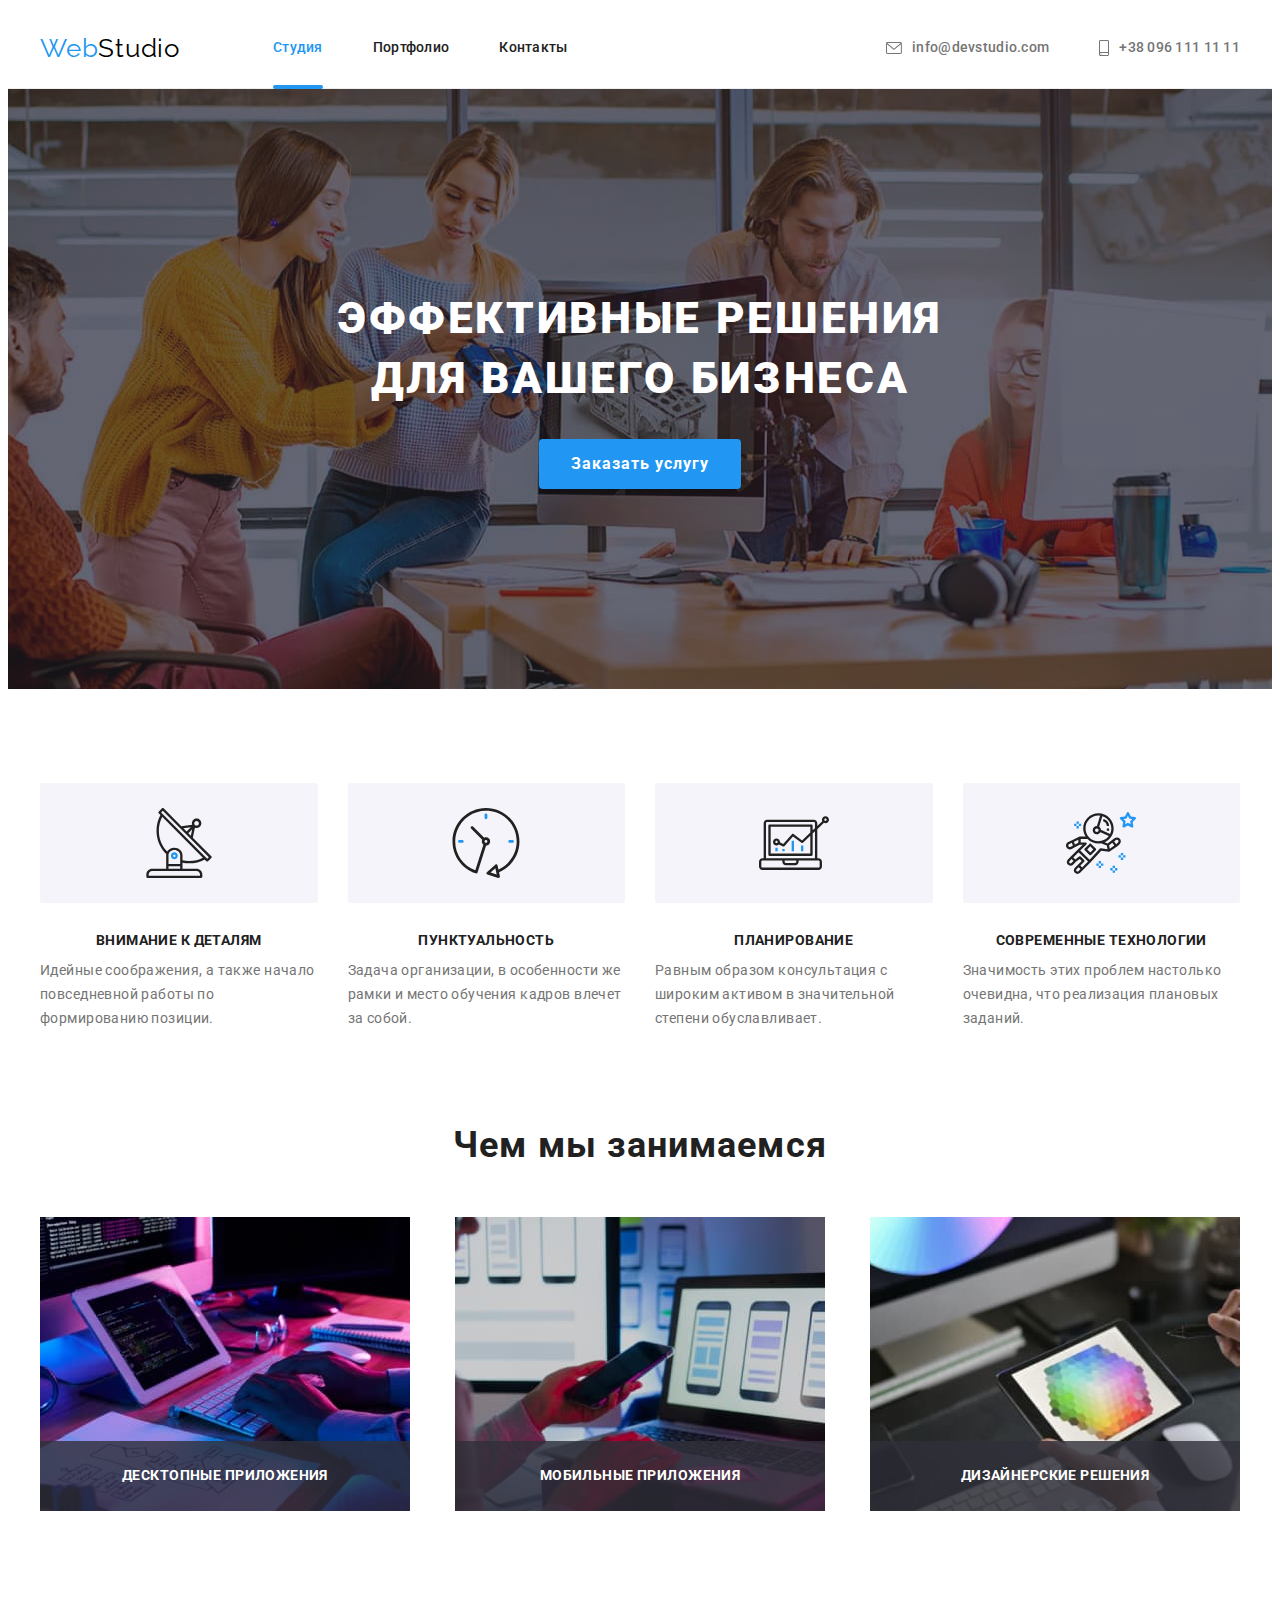
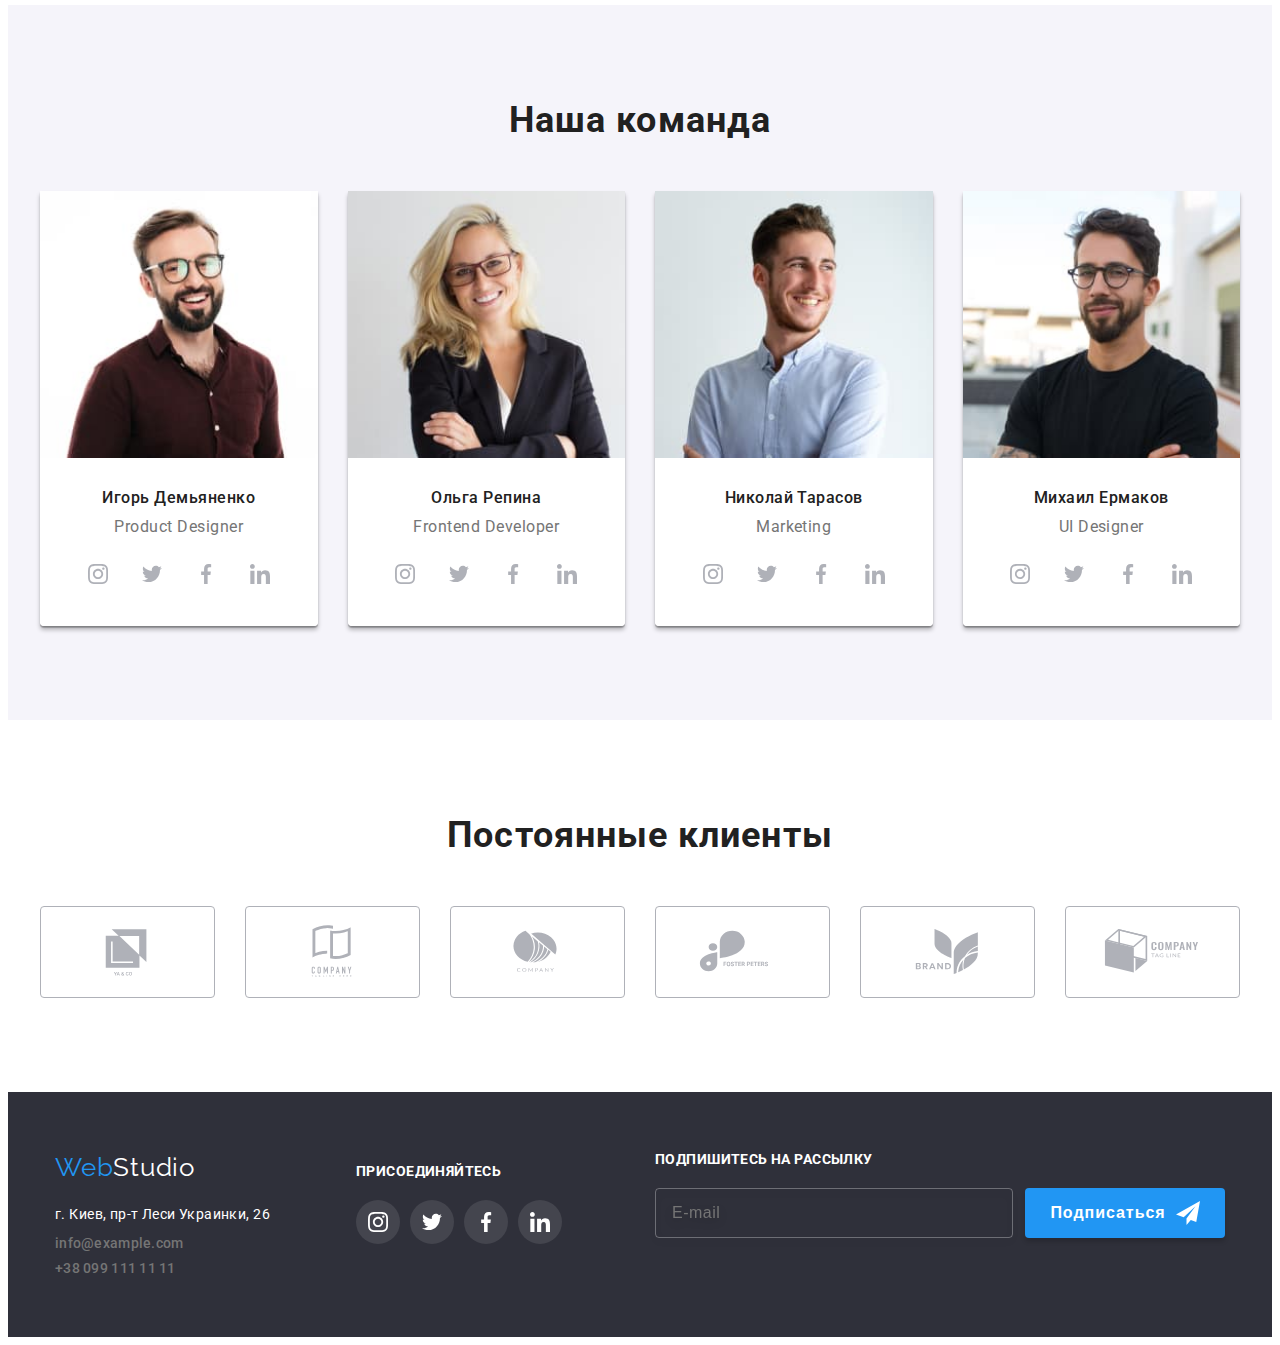
==== commit cd76d87d: "виправляє помилки вказані ментором" ====
--- a/index.html
+++ b/index.html
@@ -52,7 +52,7 @@
                     </li>
                     <li class="contacts__item">
                         <a class="contacts__number" href="tel:+380961111111">
-                            <svg class="contacts__icon" width="16" height="26">
+                            <svg class="contacts__icon" width="10" height="16">
                                 <use href="./images/icons/symbol-defs.svg#icon-smartphone"></use>
                             </svg>
                             +38 096 111 11 11
@@ -466,8 +466,8 @@
 
     <!-- Footer section -->
 
-    <footer class="footer container">
-        <div class=" footer-container">
+    <footer class="footer">
+        <div class="container footer-container">
         <div class="footer-tablet">
             <div class="footer-content">
                 <a class="logo logo--white" href="./index.html" lang="en"><span class="logo__part">Web</span>Studio</a>
--- a/css/main.min.css
+++ b/css/main.min.css
@@ -1,2 +1,2 @@
-:root{--header-color: #212121;--text-color: #757575;--background-solutions-color: #2F303A;--footer-links-color: rgba(255, 255, 255, 0.6);--second-header-color: #FFFFFF;--accent-color: #2196F3;--team-background-color: #F5F4FA}body{font-family:"Roboto", sans-serif;background-color:#FFFFFF}html{box-sizing:border-box}p,h1,h2,h3,h4,h5,h6{margin:0}ul,ol{padding:0;margin:0;list-style:none}a{text-decoration:none}.visually-hidden{position:absolute;white-space:nowrap;width:1px;height:1px;overflow:hidden;border:0;padding:0;clip:rect(0 0 0 0);clip-path:inset(50%);margin:-1px}.contacts__number{display:flex;justify-content:left;align-items:center;font-style:normal;font-weight:500;font-size:14px;line-height:1.14;letter-spacing:0.02em;color:var(--text-color);text-decoration:none;transition-duration:250ms;transition-property:color;transition-timing-function:cubic-bezier(0.4, 0, 0.2, 1)}.contacts__number:hover,.contacts__number:focus{color:var(--accent-color)}.logo{display:block;font-family:'Raleway';font-style:normal;font-size:24px;line-height:1.17;letter-spacing:0.03em}.logo__part{color:var(--accent-color)}.logo--black{color:#000000;margin-right:88px}@media screen and (min-width: 1200px){.logo--black{margin-right:93px}}.logo--white{color:var(--second-header-color);margin-bottom:20px}@media screen and (min-width: 1200px){.logo{font-size:26px;line-height:1.19}}.backdrop{position:fixed;width:100%;height:100%;top:0;left:0;overflow-y:scroll;background-color:rgba(0,0,0,0.2);transition-property:opacity;transition-duration:250ms;transition-timing-function:cubic-bezier(0.4, 0, 0.2, 1)}.backdrop.is-hidden{opacity:0;pointer-events:none}.modal{position:absolute;top:50%;left:50%;overflow:hidden;transform:translate(-50%, -50%);width:450px;background:#FFFFFF;box-shadow:0px 1px 3px rgba(0,0,0,0.12),0px 1px 1px rgba(0,0,0,0.14),0px 2px 1px rgba(0,0,0,0.2);border-radius:4px}@media screen and (max-width: 479px){.modal{width:95vw}}@media screen and (min-width: 1200px){.modal{width:528px;height:581px;overflow:hidden}}.modal__button{position:absolute;top:0;right:0;width:30px;height:30px;border-radius:50%;transform:translate(-8px, 8px);border:1px solid rgba(0,0,0,0.1);background:#FFFFFF;display:flex;justify-content:center;align-items:center;cursor:pointer;transition-duration:250ms;transition-property:fill;transition-timing-function:cubic-bezier(0.4, 0, 0.2, 1)}.modal__button:focus,.modal__button:hover{fill:var(--accent-color)}textarea{resize:none}.form__appeal{display:flex;margin:0 0 12px 0;font-weight:700;font-size:20px;line-height:1.15;text-align:center;letter-spacing:0.03em;color:var(--header-color)}.form{padding:40px}.form__field{position:relative;display:flex;flex-direction:column;transition-duration:250ms;transition-property:fill;transition-timing-function:cubic-bezier(0.4, 0, 0.2, 1)}.form__field:focus-within{fill:var(--accent-color)}.form__field+.form__field{margin-top:12px}.form__field label{margin-bottom:4px;font-weight:400;font-size:12px;line-height:1.17;letter-spacing:0.01em;color:var(--text-color)}.form__input{margin:0;padding:12px 16px 12px 40px;border:1px solid rgba(33,33,33,0.2);box-sizing:border-box;border-radius:4px;height:40px;transition-duration:250ms;transition-property:border;transition-timing-function:cubic-bezier(0.4, 0, 0.2, 1)}.form__input:focus-within{border:1px solid #2196f3;outline:transparent}.form__comment{border:1px solid rgba(33,33,33,0.2);box-sizing:border-box;border-radius:4px;height:120px;padding:12px 16px;transition-duration:250ms;transition-property:border;transition-timing-function:cubic-bezier(0.4, 0, 0.2, 1)}.form__comment:focus-within{border:1px solid #2196f3;outline:transparent}.form__icon{position:absolute;bottom:0;left:0;display:inline-block;width:18px;height:18px;transform:translateY(-11px) translateX(12px)}.form__comment{font-weight:400;font-size:12px;line-height:14px;letter-spacing:0.01em}.form__comment::placeholder{color:rgba(117,117,117,0.5)}.form__check{display:flex;margin-top:20px;height:24px;margin-bottom:30px;justify-content:center}.form__check-text{display:flex;align-items:center;color:#555555;font-weight:400;font-size:12px;line-height:1.17px;letter-spacing:0.03em;color:#757575}@media screen and (min-width: 319px) and (max-width: 448px){.form__check-text{font-size:7px;letter-spacing:0.01em}}@media screen and (min-width: 1200px){.form__check-text{font-size:14px;line-height:1.71px}}.form__check-text span{width:16px;height:15px;border:2px solid #303030;border-radius:2px;display:flex;margin-right:5px;align-items:center;justify-content:center;transition-duration:250ms;transition-property:border background-color;transition-timing-function:cubic-bezier(0.4, 0, 0.2, 1)}.form__check-icon{fill:#ffffff}.form__input-check:checked+.form__check-text span{background-color:var(--accent-color);border:1px solid var(--accent-color)}.form__accent{display:block;padding-left:3px;text-decoration:none;text-decoration-line:underline;color:var(--accent-color)}.form-btn{display:flex;justify-content:center}.soc-list__link{width:44px;height:44px;border-radius:50%;display:flex;align-items:center;justify-content:center;transition-duration:250ms;transition-property:background-color, fill;transition-timing-function:cubic-bezier(0.4, 0, 0.2, 1)}.subscribe-block{display:flex}.form-input-footer{font-weight:400;font-size:16px;line-height:1.25;letter-spacing:0.03em;display:flex;align-items:center;width:358px;height:50px;margin-right:12px;padding-left:16px;color:rgba(255,255,255,0.6);background-color:transparent;border:1px solid rgba(255,255,255,0.3);box-sizing:border-box;filter:drop-shadow(0px 4px 4px rgba(0,0,0,0.15));border-radius:4px}.form-input-footer:focus-within{outline:transparent}.subscribe-btn{width:200px;height:50px;font-weight:700;font-size:16px;line-height:1.88;letter-spacing:0.06em;display:flex;align-items:center;text-align:center;justify-content:center;color:#FFFFFF;background:#2196F3;box-shadow:0px 4px 4px rgba(0,0,0,0.15);border-radius:4px;border:transparent;cursor:pointer}.icon-send{display:flex;margin-left:10px}.container{width:100%;margin:0 auto;padding-right:15px;padding-left:15px}@media screen and (min-width: 480px){.container{width:480px}}@media screen and (min-width: 768px){.container{width:768px}}@media screen and (min-width: 1200px){.container{width:1200px}}.header{background-color:#FFFFFF;border-bottom:1px solid #EEEEEE}.header-row-menu{display:flex;align-items:center;justify-content:space-between}.menu-button-open{display:flex;background-color:transparent;border:none;align-items:center;justify-content:center;width:40px;height:40px;margin-top:10px;margin-bottom:10px;padding-right:0;padding-left:0;transition-duration:250ms;transition-property:fill;transition-timing-function:cubic-bezier(0.4, 0, 0.2, 1)}.menu-button-open:hover,.menu-button-open:focus{fill:var(--accent-color)}.mob-menu{position:fixed;top:0;background:#FFFFFF;box-shadow:0px 4px 8px rgba(0,0,0,0.04),0px 2px 4px rgba(0,0,0,0.08),0px 1px 3px rgba(0,0,0,0.16);width:100vw;height:100vh;z-index:10;padding-bottom:48px}.mob-menu .container{display:flex;height:100%;flex-direction:column;justify-content:space-between;overflow:auto}@media screen and (min-width: 768px){.mob-menu{display:none}}.mob-menu.is-hidden{opacity:0;pointer-events:none}@media screen and (min-width: 768px){.menu-button-open{display:none}}.menu-button-close{display:flex;background-color:transparent;border:none;align-items:center;margin-left:auto;width:40px;height:40px;margin-top:10px;transition-duration:250ms;transition-property:fill;transition-timing-function:cubic-bezier(0.4, 0, 0.2, 1)}.menu-button-close:hover,.menu-button-close:focus{fill:var(--accent-color)}.menu-header-navigation__list{display:block;margin-top:-6px;margin-bottom:auto}.menu-header-navigation__link{font-weight:500;font-size:40px;line-height:47px;text-align:center;letter-spacing:0.02em;color:#212121;transition-duration:250ms;transition-property:color;transition-timing-function:cubic-bezier(0.4, 0, 0.2, 1)}.menu-header-navigation__link:hover,.menu-header-navigation__link:focus{color:var(--accent-color)}@media screen and (min-width: 768px){.menu-header-navigation__link--curent{color:var(--accent-color)}}.menu-header-navigation__item:not(:last-child){margin-bottom:32px}.menu-contacts__item{display:block}.menu-contacts__item:not(:last-child){margin-bottom:32px}.menu-header-navigation__list{display:block}.menu-contacts{margin-top:auto;margin-bottom:64px}.menu-contacts__phone{font-weight:500;font-size:34px;line-height:1.18;letter-spacing:0.02em;color:#757575;transition-duration:250ms;transition-property:color;transition-timing-function:cubic-bezier(0.4, 0, 0.2, 1)}.menu-contacts__phone:hover,.menu-contacts__phone:focus{color:var(--accent-color)}@media screen and (max-width: 420px){.menu-contacts__phone{font-size:28px;line-height:1.17}}.menu-contacts__mail{font-weight:500;font-size:24px;line-height:28px;letter-spacing:0.02em;color:#757575;transition-duration:250ms;transition-property:color;transition-timing-function:cubic-bezier(0.4, 0, 0.2, 1)}.menu-contacts__mail:hover,.menu-contacts__mail:focus{color:var(--accent-color)}.menu-soc__list{display:flex}.menu-soc__label{font-weight:500;font-size:18px;line-height:1.22;letter-spacing:0.02em;color:var(--accent-color)}@media screen and (max-width: 420px){.menu-soc__label{font-size:14px;line-height:1.19}}.menu-soc__space{width:22px;height:0px;border:1px solid rgba(33,33,33,0.2);transform:rotate(90deg);margin-left:10px;margin-right:10px}@media screen and (max-width: 420px){.menu-soc__space{margin-left:3px;margin-right:3px}}@media screen and (min-width: 768px){.header-tablet-menu{display:flex;flex-direction:row;align-items:center}}.header-contacts{display:flex;align-items:center;height:16px;fill:var(--text-color);color:var(--text-color)}.contacts__icon{fill:currentColor;margin-right:10px;height:32px}.header-menu{display:flex;align-items:center;justify-content:space-between}.header-navigation__list{display:flex}@media screen and (max-width: 767px){.header-navigation__list{display:none}}.header-navigation__item{position:relative;display:flex}.header-navigation__item+.header-navigation__item{margin-left:50px}.header-navigation__link{display:block;font-weight:500;font-size:14px;line-height:1.14;letter-spacing:0.02em;color:var(--header-color);padding-top:32px;padding-bottom:32px;text-decoration:none;transition-duration:250ms;transition-property:color;transition-timing-function:cubic-bezier(0.4, 0, 0.2, 1)}.header-navigation__link:hover,.header-navigation__link:focus{color:var(--accent-color)}.header-navigation__link--curent{color:var(--accent-color)}.header-navigation__link--curent::after{content:"";display:block;position:absolute;left:0;bottom:-1px;width:100%;height:4px;border-radius:2px;background:var(--accent-color)}.contacts{display:flex;flex-direction:column;align-items:flex-start;margin-left:auto}@media screen and (max-width: 767px){.contacts{display:none}}@media screen and (min-width: 1200px){.contacts{flex-direction:row;align-items:flex-end}.contacts__item+.contacts__item{margin-left:50px}}.solutions{background-color:var(--background-solutions-color);text-align:center;padding-top:118px;padding-bottom:118px;padding-right:auto;padding-left:auto;width:100%;height:auto;margin-left:auto;margin-right:auto;background-image:linear-gradient(rgba(47,48,58,0.4), rgba(47,48,58,0.4)),url(../images/mobile/sol_mob@1x.jpg);background-repeat:no-repeat;background-position:center;background-size:cover}@media (min-device-pixel-ratio: 2), (-webkit-min-device-pixel-ratio: 2), (min-resolution: 192dpi), (min-resolution: 2dppx){.solutions{background-image:linear-gradient(rgba(47,48,58,0.4), rgba(47,48,58,0.4)),url(../images/mobile/sol_mob@2x.jpg)}}@media screen and (min-width: 768px){.solutions{background-image:linear-gradient(rgba(47,48,58,0.4), rgba(47,48,58,0.4)),url(../images/tablet/sol_tab@1x.jpg)}}@media screen and (min-width: 768px) and (min-device-pixel-ratio: 2), screen and (min-width: 768px) and (-webkit-min-device-pixel-ratio: 2), screen and (min-width: 768px) and (min-resolution: 192dpi), screen and (min-width: 768px) and (min-resolution: 2dppx){.solutions{background-image:linear-gradient(rgba(47,48,58,0.4), rgba(47,48,58,0.4)),url(../images/tablet/sol_tab@2x.jpg)}}@media screen and (min-width: 1200px){.solutions{padding-top:200px;padding-bottom:200px;background-image:linear-gradient(rgba(47,48,58,0.4), rgba(47,48,58,0.4)),url(../images/desktop/sol_desk@1x.jpg);max-width:1600px}}@media screen and (min-width: 1200px) and (min-device-pixel-ratio: 2), screen and (min-width: 1200px) and (-webkit-min-device-pixel-ratio: 2), screen and (min-width: 1200px) and (min-resolution: 192dpi), screen and (min-width: 1200px) and (min-resolution: 2dppx){.solutions{background-image:linear-gradient(rgba(47,48,58,0.4), rgba(47,48,58,0.4)),url(../images/desktop/sol_desk@2x.jpg)}}.main-title{font-weight:900;font-size:26px;line-height:1.62;text-align:center;letter-spacing:0.06em;text-transform:uppercase;color:#FFFFFF;margin-bottom:30px;margin-left:auto;margin-right:auto;max-width:360px}@media screen and (min-width: 1200px){.main-title{font-size:44px;line-height:1.36;max-width:696px}}.main-btn{font-family:'Roboto';font-weight:700;font-size:16px;line-height:1.88;display:inline-block;align-items:center;text-align:center;cursor:pointer;letter-spacing:0.06em;color:#FFFFFF;background-color:var(--accent-color);border-radius:4px;padding:10px 32px 10px 32px;min-width:200px;box-shadow:0px 4px 4px rgba(0,0,0,0.15);border:transparent}.about-us{padding-top:0}@media screen and (max-width: 1200px){.about-us{display:none}}.our-item{display:block}.about-collection{display:flex;justify-content:space-between;align-items:center}.about-title{font-weight:700;font-size:36px;line-height:1.17;text-align:center;letter-spacing:0.03em;color:var(--header-color);margin-bottom:50px}.about-item{position:relative;display:flex}.about-solutions{position:absolute;display:flex;justify-content:center;align-items:center;bottom:0;right:0;width:100%;height:70px;background:rgba(47,48,58,0.8);font-weight:700;font-size:14px;line-height:1.14;text-align:center;letter-spacing:0.03em;text-transform:uppercase;color:var(--second-header-color)}.icon-space{display:flex;align-items:center;justify-content:center;background-color:var(--team-background-color);width:100%;height:120px;margin-bottom:30px;border-radius:3px}.section{padding-top:60px;padding-bottom:60px}@media screen and (min-width: 1200px){.section{padding-top:94px;padding-bottom:94px}}@media screen and (min-width: 768px){.advantages-list{display:flex;flex-wrap:wrap;margin-left:-30px;justify-content:space-around}}@media screen and (min-width: 1200px){.advantages-list{display:flex;margin-left:-30px}}.advantage-item{width:100%;margin-bottom:30px}.advantage-item:last-child{margin-bottom:0}@media screen and (min-width: 768px){.advantage-item{width:calc(100%/2 - 30px);margin-left:30px}.advantage-item:nth-last-child(-n+2){margin-bottom:0}}@media screen and (min-width: 1200px){.advantage-item{width:calc(100%/4 - 30px);margin-bottom:0}.advantage-item+.advantage-item{margin-left:30px}}.advantage-title{display:flex;font-weight:700;font-size:14px;line-height:1.14;letter-spacing:0.03em;text-transform:uppercase;color:var(--header-color);margin-bottom:10px;justify-content:center}.advantage-text{font-size:14px;line-height:1.71;letter-spacing:0.03em;color:var(--text-color)}.soc-list{display:flex;justify-content:center;margin-top:16px}.soc-list__item+.soc-list__item{margin-left:10px}.soc-list__link--grey{fill:#AFB1B8}.soc-list__link:hover,.soc-list__link:focus{background-color:var(--accent-color);fill:#FFFFFF}.face{display:block}.team-list{justify-content:space-between}.team-list__photo{box-shadow:0px 4px 4px rgba(0,0,0,0.25),0px 1px 1px rgba(0,0,0,0.14),0px 2px 1px rgba(0,0,0,0.2);border-radius:0px 0px 4px 4px}@media screen and (max-width: 1199px){.team-list__photo:not(:last-child){margin-bottom:30px}}@media screen and (min-width: 768px){.team-list{display:flex;flex-wrap:wrap;margin-left:-30px}}@media screen and (min-width: 1200px){.team-list{display:flex;margin-left:-30px}}@media screen and (min-width: 768px) and (max-width: 1199px){.team-list__photo{width:calc(100%/2 - 30px);margin-left:30px}.team-list__photo:nth-last-child(-n+2){margin-bottom:0}}@media screen and (min-width: 1200px){.team-list__photo{width:calc(100%/4 - 30px);margin-left:30px;margin-bottom:0}}.team-section{background-color:var(--team-background-color)}.team-card{background-color:#FFFFFF;border-radius:0px 0px 4px 4px;padding-top:30px;padding-bottom:24px}@media screen and (min-width: 1200px){.team-card{padding-bottom:30px}}.team-card__name{font-weight:500;font-size:16px;line-height:1.19;text-align:center;letter-spacing:0.03em;color:var(--header-color);margin-bottom:10px}.team-card__duty{font-size:16px;line-height:1.19;text-align:center;letter-spacing:0.03em;color:var(--text-color)}.team-title{font-weight:700;font-size:28px;line-height:1.18;text-align:center;letter-spacing:0.03em;color:var(--header-color);margin-bottom:30px}@media screen and (min-width: 1200px){.team-title{margin-bottom:50px;font-size:36px;line-height:1.17}}.constant-clients{padding-top:94px;padding-bottom:94px}@media screen and (max-width: 1199px){.constant-clients{padding-top:60px;padding-bottom:60px}}.constant-clients-list{display:flex;flex-wrap:wrap;margin-left:-30px}.constant-clients-title{font-weight:700;font-size:28px;line-height:1.18;text-align:center;letter-spacing:0.03em;color:var(--header-color);margin-bottom:30px}@media screen and (min-width: 1200px){.constant-clients-title{margin-bottom:50px;font-size:36px;line-height:1.17}}.clients-title{display:flex;width:calc(100%/2 - 30px);margin-left:30px;margin-bottom:30px}@media screen and (min-width: 768px){.clients-title{width:calc(100%/3 - 30px)}.clients-title:nth-last-child(-n+3){margin-bottom:0}}@media screen and (min-width: 1200px){.clients-title{width:calc(100%/6 - 30px);margin-bottom:0}}.clients-title:nth-last-child(-n+2){margin-bottom:0}.clients-link{display:flex;width:100%;height:92px;justify-content:center;align-items:center;border:1px solid #AFB1B8;box-sizing:border-box;border-radius:4px;color:#AFB1B8;transition-duration:250ms;transition-property:color, border;transition-timing-function:cubic-bezier(0.4, 0, 0.2, 1)}.clients-link:hover,.clients-link:focus{border-color:var(--accent-color);color:var(--accent-color)}.clients-image{fill:currentColor}.footer{background-color:var(--background-solutions-color);padding-top:60px;padding-bottom:60px;width:100%;max-width:1600px}.footer-container{align-items:baseline;width:100%}@media screen and (min-width: 1200px){.footer-container{display:flex;justify-content:space-between;max-width:1170px;margin-left:auto;margin-right:auto}}.footer-list{display:flex;flex-direction:column;align-items:center}@media screen and (min-width: 1200px){.footer-list{align-items:flex-start}}.footer-item+.footer-item{margin-top:9px}.footer-adress{font-family:'Roboto';font-style:normal;font-weight:400;font-size:14px;line-height:1.71;letter-spacing:0.03em;color:var(--second-header-color)}.join-us-logo{font-weight:700;font-size:14px;line-height:1.14;letter-spacing:0.03em;text-transform:uppercase;color:#FFFFFF;margin-bottom:20px;display:flex;align-items:center}.footer-soc-list{display:flex;justify-content:left}.footer-content{display:flex;flex-direction:column;align-items:center;margin-bottom:60px}@media screen and (min-width: 1200px){.footer-content{width:231px;align-items:flex-start;margin-bottom:0;margin-right:70px}}.footer-soc{display:flex;flex-direction:column;align-items:center;margin-bottom:60px}@media screen and (min-width: 1200px){.footer-soc{align-items:flex-start;margin-bottom:0}}.footer-soc-item+.footer-soc-item{margin-left:10px}.soc-list__link--white{color:#FFFFFF;background-color:rgba(255,255,255,0.1)}.footer-soc-icon{fill:currentColor}.soc-list__link:hover,.soc-list__link:focus{background-color:var(--accent-color)}.form-footer{display:flex;flex-direction:column;align-items:center}@media screen and (min-width: 1200px){.form-footer{align-items:flex-start}}.form-sub{display:flex;flex-direction:column;align-items:center;width:100%}@media screen and (min-width: 1200px){.form-sub{flex-direction:row}}.form-input-footer{width:100%;margin-left:0;margin-right:0;margin-bottom:20px}@media screen and (min-width: 480px){.form-input-footer{width:450px}}@media screen and (min-width: 1200px){.form-input-footer{margin:0 12px 0 0;width:358px}}@media screen and (min-width: 768px){.footer-tablet{display:flex;align-items:baseline;justify-content:space-around;max-width:768px;margin-left:auto;margin-right:auto}}@media screen and (min-width: 1200px){.footer-tablet{margin-left:0;margin-right:0}}.btn{font-family:inherit;font-weight:500;font-size:16px;line-height:1.62;text-align:center;display:inline-block;letter-spacing:0.03em;background:var(--team-background-color);cursor:pointer;color:#212121;background-color:#f5f4fa;border-radius:4px;padding:6px 22px;border:transparent;margin-right:8px;margin-bottom:15px;transition-duration:250ms;transition-property:color, background-color, box-shadow;transition-timing-function:cubic-bezier(0.4, 0, 0.2, 1)}@media screen and (min-width: 768px){.btn{margin-bottom:0;margin-right:0}}.btn:hover,.btn:focus{background-color:var(--accent-color);color:#FFFFFF;box-shadow:0px 3px 1px rgba(0,0,0,0.1),0px 1px 2px rgba(0,0,0,0.08),0px 2px 2px rgba(0,0,0,0.12)}.buttons{display:flex;flex-wrap:wrap;align-items:flex-start;padding-bottom:25px}@media screen and (min-width: 768px){.buttons{justify-content:center;padding-bottom:30px}}.photo-item{display:block}@media screen and (min-width: 768px){.button-item+.button-item{margin-left:8px}}.projects-descriptions-list{display:flex;flex-direction:column}@media screen and (min-width: 768px){.projects-descriptions-list{flex-direction:row;flex-wrap:wrap;margin-left:-30px}}.project{display:block;margin-bottom:30px;box-sizing:content-box;transition-duration:250ms;transition-property:box-shadow;transition-timing-function:cubic-bezier(0.4, 0, 0.2, 1)}@media screen and (min-width: 768px){.project{width:calc(100%/2 - 30px);margin-left:30px}}@media screen and (min-width: 1200px){.project{width:calc(100%/3 - 30px)}.project:nth-last-child(-n+3){margin-bottom:0}}.project:hover{box-shadow:0px 1px 1px rgba(0,0,0,0.12),0px 4px 4px rgba(0,0,0,0.06),1px 4px 6px rgba(0,0,0,0.16)}.project:last-child{margin-bottom:0}.project:hover .products-cover-text{transform:translateY(-100%)}.project-description-block{border-right:1px solid #EEEEEE;border-bottom:1px solid #EEEEEE;border-left:1px solid #EEEEEE;padding-top:20px;padding-left:24px;padding-bottom:20px;padding-right:24px}.projects-name{font-weight:700;font-size:18px;line-height:2;letter-spacing:0.06em;color:var(--header-color)}.projects-tipe{font-size:16px;line-height:1.88;letter-spacing:0.03em;color:var(--text-color);margin-top:4px}.product-thumb{position:relative;overflow-x:hidden;overflow-y:hidden}.products-cover-text{position:absolute;transition-duration:250ms;transition-property:transform;transition-timing-function:cubic-bezier(0.4, 0, 0.2, 1);display:flex;padding:63px 24px;width:100%;height:100%;font-weight:400;font-size:18px;line-height:1.56;letter-spacing:0.03em;color:#FFFFFF;background:rgba(33,150,243,0.9)}.project-item:focus .products-cover-text{transform:translateY(-100%)}
+:root{--header-color: #212121;--text-color: #757575;--background-solutions-color: #2F303A;--footer-links-color: rgba(255, 255, 255, 0.6);--second-header-color: #FFFFFF;--accent-color: #2196F3;--team-background-color: #F5F4FA}body{font-family:"Roboto", sans-serif;background-color:#FFFFFF}html{box-sizing:border-box}p,h1,h2,h3,h4,h5,h6{margin:0}ul,ol{padding:0;margin:0;list-style:none}a{text-decoration:none}.visually-hidden{position:absolute;white-space:nowrap;width:1px;height:1px;overflow:hidden;border:0;padding:0;clip:rect(0 0 0 0);clip-path:inset(50%);margin:-1px}.contacts__number{display:flex;justify-content:left;align-items:center;font-style:normal;font-weight:500;font-size:14px;line-height:1.14;letter-spacing:0.02em;color:var(--text-color);text-decoration:none;transition-duration:250ms;transition-property:color;transition-timing-function:cubic-bezier(0.4, 0, 0.2, 1)}.contacts__number:hover,.contacts__number:focus{color:var(--accent-color)}.logo{display:block;font-family:'Raleway';font-style:normal;font-size:24px;line-height:1.17;letter-spacing:0.03em}.logo__part{color:var(--accent-color)}.logo--black{color:#000000}@media screen and (min-width: 768px){.logo--black{margin-right:88px}}@media screen and (min-width: 1200px){.logo--black{margin-right:93px}}.logo--white{color:var(--second-header-color);margin-bottom:20px}@media screen and (min-width: 1200px){.logo{font-size:26px;line-height:1.19}}.backdrop{position:fixed;width:100%;height:100%;top:0;left:0;overflow-y:scroll;background-color:rgba(0,0,0,0.2);transition-property:opacity;transition-duration:250ms;transition-timing-function:cubic-bezier(0.4, 0, 0.2, 1)}.backdrop.is-hidden{opacity:0;pointer-events:none}.modal{position:absolute;top:50%;left:50%;overflow:hidden;transform:translate(-50%, -50%);width:450px;background:#FFFFFF;box-shadow:0px 1px 3px rgba(0,0,0,0.12),0px 1px 1px rgba(0,0,0,0.14),0px 2px 1px rgba(0,0,0,0.2);border-radius:4px}@media screen and (max-width: 479px){.modal{width:95vw}}@media screen and (min-width: 1200px){.modal{width:528px;height:581px;overflow:hidden}}.modal__button{position:absolute;top:0;right:0;width:30px;height:30px;border-radius:50%;transform:translate(-8px, 8px);border:1px solid rgba(0,0,0,0.1);background:#FFFFFF;display:flex;justify-content:center;align-items:center;cursor:pointer;transition-duration:250ms;transition-property:fill;transition-timing-function:cubic-bezier(0.4, 0, 0.2, 1)}.modal__button:focus,.modal__button:hover{fill:var(--accent-color)}textarea{resize:none}.form__appeal{display:flex;margin:0 0 12px 0;font-weight:700;font-size:20px;line-height:1.15;text-align:center;letter-spacing:0.03em;color:var(--header-color)}.form{padding:40px}.form__field{position:relative;display:flex;flex-direction:column;transition-duration:250ms;transition-property:fill;transition-timing-function:cubic-bezier(0.4, 0, 0.2, 1)}.form__field:focus-within{fill:var(--accent-color)}.form__field+.form__field{margin-top:12px}.form__field label{margin-bottom:4px;font-weight:400;font-size:12px;line-height:1.17;letter-spacing:0.01em;color:var(--text-color)}.form__input{margin:0;padding:12px 16px 12px 40px;border:1px solid rgba(33,33,33,0.2);box-sizing:border-box;border-radius:4px;height:40px;transition-duration:250ms;transition-property:border;transition-timing-function:cubic-bezier(0.4, 0, 0.2, 1)}.form__input:focus-within{border:1px solid #2196f3;outline:transparent}.form__comment{border:1px solid rgba(33,33,33,0.2);box-sizing:border-box;border-radius:4px;height:120px;padding:12px 16px;transition-duration:250ms;transition-property:border;transition-timing-function:cubic-bezier(0.4, 0, 0.2, 1)}.form__comment:focus-within{border:1px solid #2196f3;outline:transparent}.form__icon{position:absolute;bottom:0;left:0;display:inline-block;width:18px;height:18px;transform:translateY(-11px) translateX(12px)}.form__comment{font-weight:400;font-size:12px;line-height:14px;letter-spacing:0.01em}.form__comment::placeholder{color:rgba(117,117,117,0.5)}.form__check{display:flex;margin-top:20px;height:24px;margin-bottom:30px;justify-content:center}.form__check-text{display:flex;align-items:center;color:#555555;font-weight:400;font-size:12px;line-height:1.17px;letter-spacing:0.03em;color:#757575}@media screen and (min-width: 319px) and (max-width: 448px){.form__check-text{font-size:7px;letter-spacing:0.01em}}@media screen and (min-width: 1200px){.form__check-text{font-size:14px;line-height:1.71px}}.form__check-text span{width:16px;height:15px;border:2px solid #303030;border-radius:2px;display:flex;margin-right:5px;align-items:center;justify-content:center;transition-duration:250ms;transition-property:border background-color;transition-timing-function:cubic-bezier(0.4, 0, 0.2, 1)}.form__check-icon{fill:#ffffff}.form__input-check:checked+.form__check-text span{background-color:var(--accent-color);border:1px solid var(--accent-color)}.form__accent{display:block;padding-left:3px;text-decoration:none;text-decoration-line:underline;color:var(--accent-color)}.form-btn{display:flex;justify-content:center}.soc-list__link{width:44px;height:44px;border-radius:50%;display:flex;align-items:center;justify-content:center;transition-duration:250ms;transition-property:background-color, fill;transition-timing-function:cubic-bezier(0.4, 0, 0.2, 1)}.subscribe-block{display:flex}.form-input-footer{font-weight:400;font-size:16px;line-height:1.25;letter-spacing:0.03em;display:flex;align-items:center;width:358px;height:50px;margin-right:12px;padding-left:16px;color:rgba(255,255,255,0.6);background-color:transparent;border:1px solid rgba(255,255,255,0.3);box-sizing:border-box;filter:drop-shadow(0px 4px 4px rgba(0,0,0,0.15));border-radius:4px}.form-input-footer:focus-within{outline:transparent}.subscribe-btn{width:200px;height:50px;font-weight:700;font-size:16px;line-height:1.88;letter-spacing:0.06em;display:flex;align-items:center;text-align:center;justify-content:center;color:#FFFFFF;background:#2196F3;box-shadow:0px 4px 4px rgba(0,0,0,0.15);border-radius:4px;border:transparent;cursor:pointer}.icon-send{display:flex;margin-left:10px}.container{width:100%;margin:0 auto;padding-right:15px;padding-left:15px}@media screen and (min-width: 480px){.container{width:480px}}@media screen and (min-width: 768px){.container{width:768px}}@media screen and (min-width: 1200px){.container{width:1200px}}.header{background-color:#FFFFFF;border-bottom:1px solid #EEEEEE}.header-row-menu{display:flex;align-items:center;justify-content:space-between}.menu-button-open{display:flex;background-color:transparent;border:none;align-items:center;justify-content:center;width:40px;height:40px;margin-top:10px;margin-bottom:10px;padding-right:0;padding-left:0;transition-duration:250ms;transition-property:fill;transition-timing-function:cubic-bezier(0.4, 0, 0.2, 1)}.menu-button-open:hover,.menu-button-open:focus{fill:var(--accent-color)}.mob-menu{position:fixed;top:0;background:#FFFFFF;box-shadow:0px 4px 8px rgba(0,0,0,0.04),0px 2px 4px rgba(0,0,0,0.08),0px 1px 3px rgba(0,0,0,0.16);width:100vw;height:100vh;z-index:10;padding-bottom:48px}.mob-menu .container{display:flex;height:100%;flex-direction:column;justify-content:space-between;overflow:auto}@media screen and (min-width: 768px){.mob-menu{display:none}}.mob-menu.is-hidden{opacity:0;pointer-events:none}@media screen and (min-width: 768px){.menu-button-open{display:none}}.menu-button-close{display:flex;background-color:transparent;border:none;align-items:center;margin-left:auto;width:40px;height:40px;margin-top:10px;transition-duration:250ms;transition-property:fill;transition-timing-function:cubic-bezier(0.4, 0, 0.2, 1)}.menu-button-close:hover,.menu-button-close:focus{fill:var(--accent-color)}.menu-header-navigation__list{display:block;margin-top:-6px;margin-bottom:auto}.menu-header-navigation__link{font-weight:500;font-size:40px;line-height:47px;text-align:center;letter-spacing:0.02em;color:#212121;transition-duration:250ms;transition-property:color;transition-timing-function:cubic-bezier(0.4, 0, 0.2, 1)}.menu-header-navigation__link:hover,.menu-header-navigation__link:focus{color:var(--accent-color)}.menu-header-navigation__link--curent{color:var(--accent-color)}.menu-header-navigation__item:not(:last-child){margin-bottom:32px}.menu-contacts__item{display:block}.menu-contacts__item:not(:last-child){margin-bottom:32px}.menu-header-navigation__list{display:block}.menu-contacts{margin-top:auto;margin-bottom:64px}.menu-contacts__phone{font-weight:500;font-size:34px;line-height:1.18;letter-spacing:0.02em;color:var(--accent-color)}@media screen and (max-width: 420px){.menu-contacts__phone{font-size:28px;line-height:1.17}}.menu-contacts__mail{font-weight:500;font-size:24px;line-height:28px;letter-spacing:0.02em;color:#757575;transition-duration:250ms;transition-property:color;transition-timing-function:cubic-bezier(0.4, 0, 0.2, 1)}.menu-contacts__mail:hover,.menu-contacts__mail:focus{color:var(--accent-color)}.menu-soc__list{display:flex}.menu-soc__label{font-weight:500;font-size:18px;line-height:1.22;letter-spacing:0.02em;color:var(--accent-color)}@media screen and (max-width: 420px){.menu-soc__label{font-size:14px;line-height:1.19}}.menu-soc__space{width:22px;height:0px;border:1px solid rgba(33,33,33,0.2);transform:rotate(90deg);margin-left:10px;margin-right:10px}@media screen and (max-width: 420px){.menu-soc__space{margin-left:3px;margin-right:3px}}@media screen and (min-width: 768px){.header-tablet-menu{display:flex;flex-direction:row;align-items:center}}.contacts__icon{fill:currentColor;margin-right:10px}.header-menu{display:flex;align-items:center;justify-content:space-between}.header-navigation__list{display:flex}@media screen and (max-width: 767px){.header-navigation__list{display:none}}.header-navigation__item{position:relative;display:flex}.header-navigation__item+.header-navigation__item{margin-left:50px}.header-navigation__link{display:block;font-weight:500;font-size:14px;line-height:1.14;letter-spacing:0.02em;color:var(--header-color);padding-top:32px;padding-bottom:32px;text-decoration:none;transition-duration:250ms;transition-property:color;transition-timing-function:cubic-bezier(0.4, 0, 0.2, 1)}.header-navigation__link:hover,.header-navigation__link:focus{color:var(--accent-color)}.header-navigation__link--curent{color:var(--accent-color)}.header-navigation__link--curent::after{content:"";display:block;position:absolute;left:0;bottom:-1px;width:100%;height:4px;border-radius:2px;background:var(--accent-color)}.contacts{display:flex;flex-direction:column;align-items:flex-start;margin-left:auto}@media screen and (max-width: 767px){.contacts{display:none}}@media screen and (min-width: 1200px){.contacts{flex-direction:row;align-items:center}.contacts__item+.contacts__item{margin-left:50px}}@media screen and (min-width: 768px) and (max-width: 1199px){.contacts__item+.contacts__item{margin-top:10px}}.solutions{background-color:var(--background-solutions-color);text-align:center;padding-top:118px;padding-bottom:118px;padding-right:auto;padding-left:auto;width:100%;height:auto;margin-left:auto;margin-right:auto;background-image:linear-gradient(rgba(47,48,58,0.4), rgba(47,48,58,0.4)),url(../images/mobile/sol_mob@1x.jpg);background-repeat:no-repeat;background-position:center;background-size:cover}@media (min-device-pixel-ratio: 2), (-webkit-min-device-pixel-ratio: 2), (min-resolution: 192dpi), (min-resolution: 2dppx){.solutions{background-image:linear-gradient(rgba(47,48,58,0.4), rgba(47,48,58,0.4)),url(../images/mobile/sol_mob@2x.jpg)}}@media screen and (min-width: 768px){.solutions{background-image:linear-gradient(rgba(47,48,58,0.4), rgba(47,48,58,0.4)),url(../images/tablet/sol_tab@1x.jpg)}}@media screen and (min-width: 768px) and (min-device-pixel-ratio: 2), screen and (min-width: 768px) and (-webkit-min-device-pixel-ratio: 2), screen and (min-width: 768px) and (min-resolution: 192dpi), screen and (min-width: 768px) and (min-resolution: 2dppx){.solutions{background-image:linear-gradient(rgba(47,48,58,0.4), rgba(47,48,58,0.4)),url(../images/tablet/sol_tab@2x.jpg)}}@media screen and (min-width: 1200px){.solutions{padding-top:200px;padding-bottom:200px;background-image:linear-gradient(rgba(47,48,58,0.4), rgba(47,48,58,0.4)),url(../images/desktop/sol_desk@1x.jpg);max-width:1600px}}@media screen and (min-width: 1200px) and (min-device-pixel-ratio: 2), screen and (min-width: 1200px) and (-webkit-min-device-pixel-ratio: 2), screen and (min-width: 1200px) and (min-resolution: 192dpi), screen and (min-width: 1200px) and (min-resolution: 2dppx){.solutions{background-image:linear-gradient(rgba(47,48,58,0.4), rgba(47,48,58,0.4)),url(../images/desktop/sol_desk@2x.jpg)}}.main-title{font-weight:900;font-size:26px;line-height:1.62;text-align:center;letter-spacing:0.06em;text-transform:uppercase;color:#FFFFFF;margin-bottom:30px;margin-left:auto;margin-right:auto;max-width:360px}@media screen and (min-width: 1200px){.main-title{font-size:44px;line-height:1.36;max-width:696px}}.main-btn{font-family:'Roboto';font-weight:700;font-size:16px;line-height:1.88;display:inline-block;align-items:center;text-align:center;cursor:pointer;letter-spacing:0.06em;color:#FFFFFF;background-color:var(--accent-color);border-radius:4px;padding:10px 32px 10px 32px;min-width:200px;box-shadow:0px 4px 4px rgba(0,0,0,0.15);border:transparent}.about-us{padding-top:0}@media screen and (max-width: 1200px){.about-us{display:none}}.about-us.section{padding-top:0}.our-item{display:block}.about-collection{display:flex;justify-content:space-between;align-items:center}.about-title{font-weight:700;font-size:36px;line-height:1.17;text-align:center;letter-spacing:0.03em;color:var(--header-color);margin-bottom:50px}.about-item{position:relative;display:flex}.about-solutions{position:absolute;display:flex;justify-content:center;align-items:center;bottom:0;right:0;width:100%;height:70px;background:rgba(47,48,58,0.8);font-weight:700;font-size:14px;line-height:1.14;text-align:center;letter-spacing:0.03em;text-transform:uppercase;color:var(--second-header-color)}.icon-space{display:flex;align-items:center;justify-content:center;background-color:var(--team-background-color);width:100%;height:120px;margin-bottom:30px;border-radius:3px}@media screen and (max-width: 1199px){.section{padding-top:60px;padding-bottom:60px}}@media screen and (min-width: 1200px){.section{padding-top:94px;padding-bottom:94px}}@media screen and (min-width: 768px){.advantages-list{display:flex;flex-wrap:wrap;margin-left:-30px;justify-content:space-around}}@media screen and (min-width: 1200px){.advantages-list{display:flex;margin-left:-30px}}.advantage-item{width:100%;margin-bottom:30px}.advantage-item:last-child{margin-bottom:0}@media screen and (min-width: 768px){.advantage-item{width:calc(100%/2 - 30px);margin-left:30px}.advantage-item:nth-last-child(-n+2){margin-bottom:0}}@media screen and (min-width: 1200px){.advantage-item{width:calc(100%/4 - 30px);margin-bottom:0}.advantage-item+.advantage-item{margin-left:30px}}.advantage-title{display:flex;font-weight:700;font-size:14px;line-height:1.14;letter-spacing:0.03em;text-transform:uppercase;color:var(--header-color);margin-bottom:10px;justify-content:center}.advantage-text{font-size:14px;line-height:1.71;letter-spacing:0.03em;color:var(--text-color)}.soc-list{display:flex;justify-content:center;margin-top:16px}.soc-list__item+.soc-list__item{margin-left:10px}.soc-list__link--grey{fill:#AFB1B8}.soc-list__link:hover,.soc-list__link:focus{background-color:var(--accent-color);fill:#FFFFFF}.face{display:block}.team-list{justify-content:space-between}.team-list__photo{box-shadow:0px 4px 4px rgba(0,0,0,0.25),0px 1px 1px rgba(0,0,0,0.14),0px 2px 1px rgba(0,0,0,0.2);border-radius:0px 0px 4px 4px}@media screen and (max-width: 1199px){.team-list__photo:not(:last-child){margin-bottom:30px}}@media screen and (min-width: 768px){.team-list{display:flex;flex-wrap:wrap;margin-left:-30px}}@media screen and (min-width: 1200px){.team-list{display:flex;margin-left:-30px}}@media screen and (min-width: 768px) and (max-width: 1199px){.team-list__photo{width:calc(100%/2 - 30px);margin-left:30px}.team-list__photo:nth-last-child(-n+2){margin-bottom:0}}@media screen and (min-width: 1200px){.team-list__photo{width:calc(100%/4 - 30px);margin-left:30px;margin-bottom:0}}.team-section{background-color:var(--team-background-color)}.team-card{background-color:#FFFFFF;border-radius:0px 0px 4px 4px;padding-top:30px;padding-bottom:24px}@media screen and (min-width: 1200px){.team-card{padding-bottom:30px}}.team-card__name{font-weight:500;font-size:16px;line-height:1.19;text-align:center;letter-spacing:0.03em;color:var(--header-color);margin-bottom:10px}.team-card__duty{font-size:16px;line-height:1.19;text-align:center;letter-spacing:0.03em;color:var(--text-color)}.team-title{font-weight:700;font-size:28px;line-height:1.18;text-align:center;letter-spacing:0.03em;color:var(--header-color);margin-bottom:30px}@media screen and (min-width: 1200px){.team-title{margin-bottom:50px;font-size:36px;line-height:1.17}}.face img{display:block;width:100%;height:auto}.constant-clients{padding-top:94px;padding-bottom:94px}@media screen and (max-width: 1199px){.constant-clients{padding-top:60px;padding-bottom:60px}}.constant-clients-list{display:flex;flex-wrap:wrap;margin-left:-30px}.constant-clients-title{font-weight:700;font-size:28px;line-height:1.18;text-align:center;letter-spacing:0.03em;color:var(--header-color);margin-bottom:30px}@media screen and (min-width: 1200px){.constant-clients-title{margin-bottom:50px;font-size:36px;line-height:1.17}}.clients-title{display:flex;width:calc(100%/2 - 30px);margin-left:30px;margin-bottom:30px}@media screen and (min-width: 768px){.clients-title{width:calc(100%/3 - 30px)}.clients-title:nth-last-child(-n+3){margin-bottom:0}}@media screen and (min-width: 1200px){.clients-title{width:calc(100%/6 - 30px);margin-bottom:0}}.clients-title:nth-last-child(-n+2){margin-bottom:0}.clients-link{display:flex;width:100%;height:92px;justify-content:center;align-items:center;border:1px solid #AFB1B8;box-sizing:border-box;border-radius:4px;color:#AFB1B8;transition-duration:250ms;transition-property:color, border;transition-timing-function:cubic-bezier(0.4, 0, 0.2, 1)}.clients-link:hover,.clients-link:focus{border-color:var(--accent-color);color:var(--accent-color)}.clients-image{fill:currentColor}.footer{background-color:var(--background-solutions-color);padding-top:60px;padding-bottom:60px}@media screen and (min-width: 1200px){.footer-container{display:flex;justify-content:space-between;max-width:1170px;margin-left:auto;margin-right:auto}}.footer-list{display:flex;flex-direction:column;align-items:center}@media screen and (min-width: 1200px){.footer-list{align-items:flex-start}}.footer-item+.footer-item{margin-top:9px}.footer-adress{font-family:'Roboto';font-style:normal;font-weight:400;font-size:14px;line-height:1.71;letter-spacing:0.03em;color:var(--second-header-color)}.join-us-logo{font-weight:700;font-size:14px;line-height:1.14;letter-spacing:0.03em;text-transform:uppercase;color:#FFFFFF;margin-bottom:20px;display:flex;align-items:center}.footer-soc-list{display:flex;justify-content:left}.footer-content{display:flex;flex-direction:column;align-items:center;margin-bottom:60px}@media screen and (min-width: 1200px){.footer-content{width:231px;align-items:flex-start;margin-bottom:0;margin-right:70px}}.footer-soc{display:flex;flex-direction:column;align-items:center}@media screen and (min-width: 1200px){.footer-soc{align-items:flex-start;margin-bottom:0}}.footer-soc-item+.footer-soc-item{margin-left:10px}.soc-list__link--white{color:#FFFFFF;background-color:rgba(255,255,255,0.1)}.footer-soc-icon{fill:currentColor}.soc-list__link:hover,.soc-list__link:focus{background-color:var(--accent-color)}.form-footer{display:flex;flex-direction:column;align-items:center}@media screen and (min-width: 1200px){.form-footer{align-items:flex-start}}.form-sub{display:flex;flex-direction:column;align-items:center;width:100%}@media screen and (min-width: 1200px){.form-sub{flex-direction:row}}.form-input-footer{width:100%;margin-left:0;margin-right:0;margin-bottom:20px}@media screen and (min-width: 480px){.form-input-footer{width:450px}}@media screen and (min-width: 1200px){.form-input-footer{margin:0 12px 0 0;width:358px}}@media screen and (min-width: 768px){.footer-tablet{display:flex;align-items:baseline;justify-content:space-around;max-width:768px;margin-left:auto;margin-right:auto}}.footer-tablet{margin-bottom:60px}@media screen and (min-width: 1200px){.footer-tablet{margin-left:0;margin-right:0;margin-bottom:0}}.btn{font-family:inherit;font-weight:500;font-size:16px;line-height:1.62;text-align:center;display:inline-block;letter-spacing:0.03em;background:var(--team-background-color);cursor:pointer;color:#212121;background-color:#f5f4fa;border-radius:4px;padding:6px 22px;border:transparent;transition-duration:250ms;transition-property:color, background-color, box-shadow;transition-timing-function:cubic-bezier(0.4, 0, 0.2, 1)}@media screen and (min-width: 768px){.btn{margin-bottom:0;margin-right:0}}.btn:hover,.btn:focus{background-color:var(--accent-color);color:#FFFFFF;box-shadow:0px 3px 1px rgba(0,0,0,0.1),0px 1px 2px rgba(0,0,0,0.08),0px 2px 2px rgba(0,0,0,0.12)}@media screen and (max-width: 767px){.button-item{margin-right:8px;margin-bottom:15px}}.buttons{display:flex;flex-wrap:wrap;margin-bottom:25px}@media screen and (min-width: 768px){.buttons{justify-content:center;margin-bottom:30px;padding-bottom:0}}@media screen and (min-width: 1200px){.buttons{margin-bottom:50px}}.photo-item{display:block}@media screen and (min-width: 768px){.button-item+.button-item{margin-left:8px}}.projects-descriptions-list{display:flex;flex-direction:column}@media screen and (min-width: 768px){.projects-descriptions-list{flex-direction:row;flex-wrap:wrap;margin-left:-30px}}.project{display:block;margin-bottom:30px;box-sizing:content-box;transition-duration:250ms;transition-property:box-shadow;transition-timing-function:cubic-bezier(0.4, 0, 0.2, 1)}@media screen and (min-width: 768px){.project{display:flex;flex-direction:column;width:calc(100%/2 - 30px);margin-left:30px}}@media screen and (min-width: 1200px){.project{width:calc(100%/3 - 30px)}.project:nth-last-child(-n+3){margin-bottom:0}}.project:hover{box-shadow:0px 1px 1px rgba(0,0,0,0.12),0px 4px 4px rgba(0,0,0,0.06),1px 4px 6px rgba(0,0,0,0.16)}.project:last-child{margin-bottom:0}.project:hover .products-cover-text{transform:translateY(-100%)}.project-description-block{padding-top:20px;padding-left:24px;padding-bottom:20px;padding-right:24px;flex-grow:1}@media screen and (min-width: 768px){.project-description-block{display:flex;flex-direction:column}}.projects-name{font-weight:700;font-size:18px;line-height:2;letter-spacing:0.06em;color:var(--header-color)}.projects-tipe{font-size:16px;line-height:1.88;letter-spacing:0.03em;color:var(--text-color);margin-top:4px}.product-thumb{position:relative;overflow-x:hidden;overflow-y:hidden}.products-cover-text{position:absolute;transition-duration:250ms;transition-property:transform;transition-timing-function:cubic-bezier(0.4, 0, 0.2, 1);display:flex;padding:63px 24px;width:100%;height:100%;font-weight:400;font-size:18px;line-height:1.56;letter-spacing:0.03em;color:#FFFFFF;background:rgba(33,150,243,0.9)}.project-item:focus .products-cover-text{transform:translateY(-100%)}.project-item{display:flex;flex-direction:column;height:100%;border-right:1px solid #EEEEEE;border-bottom:1px solid #EEEEEE;border-left:1px solid #EEEEEE}.photo-item img{display:block;width:100%;height:auto}
 /*# sourceMappingURL=main.min.css.map */